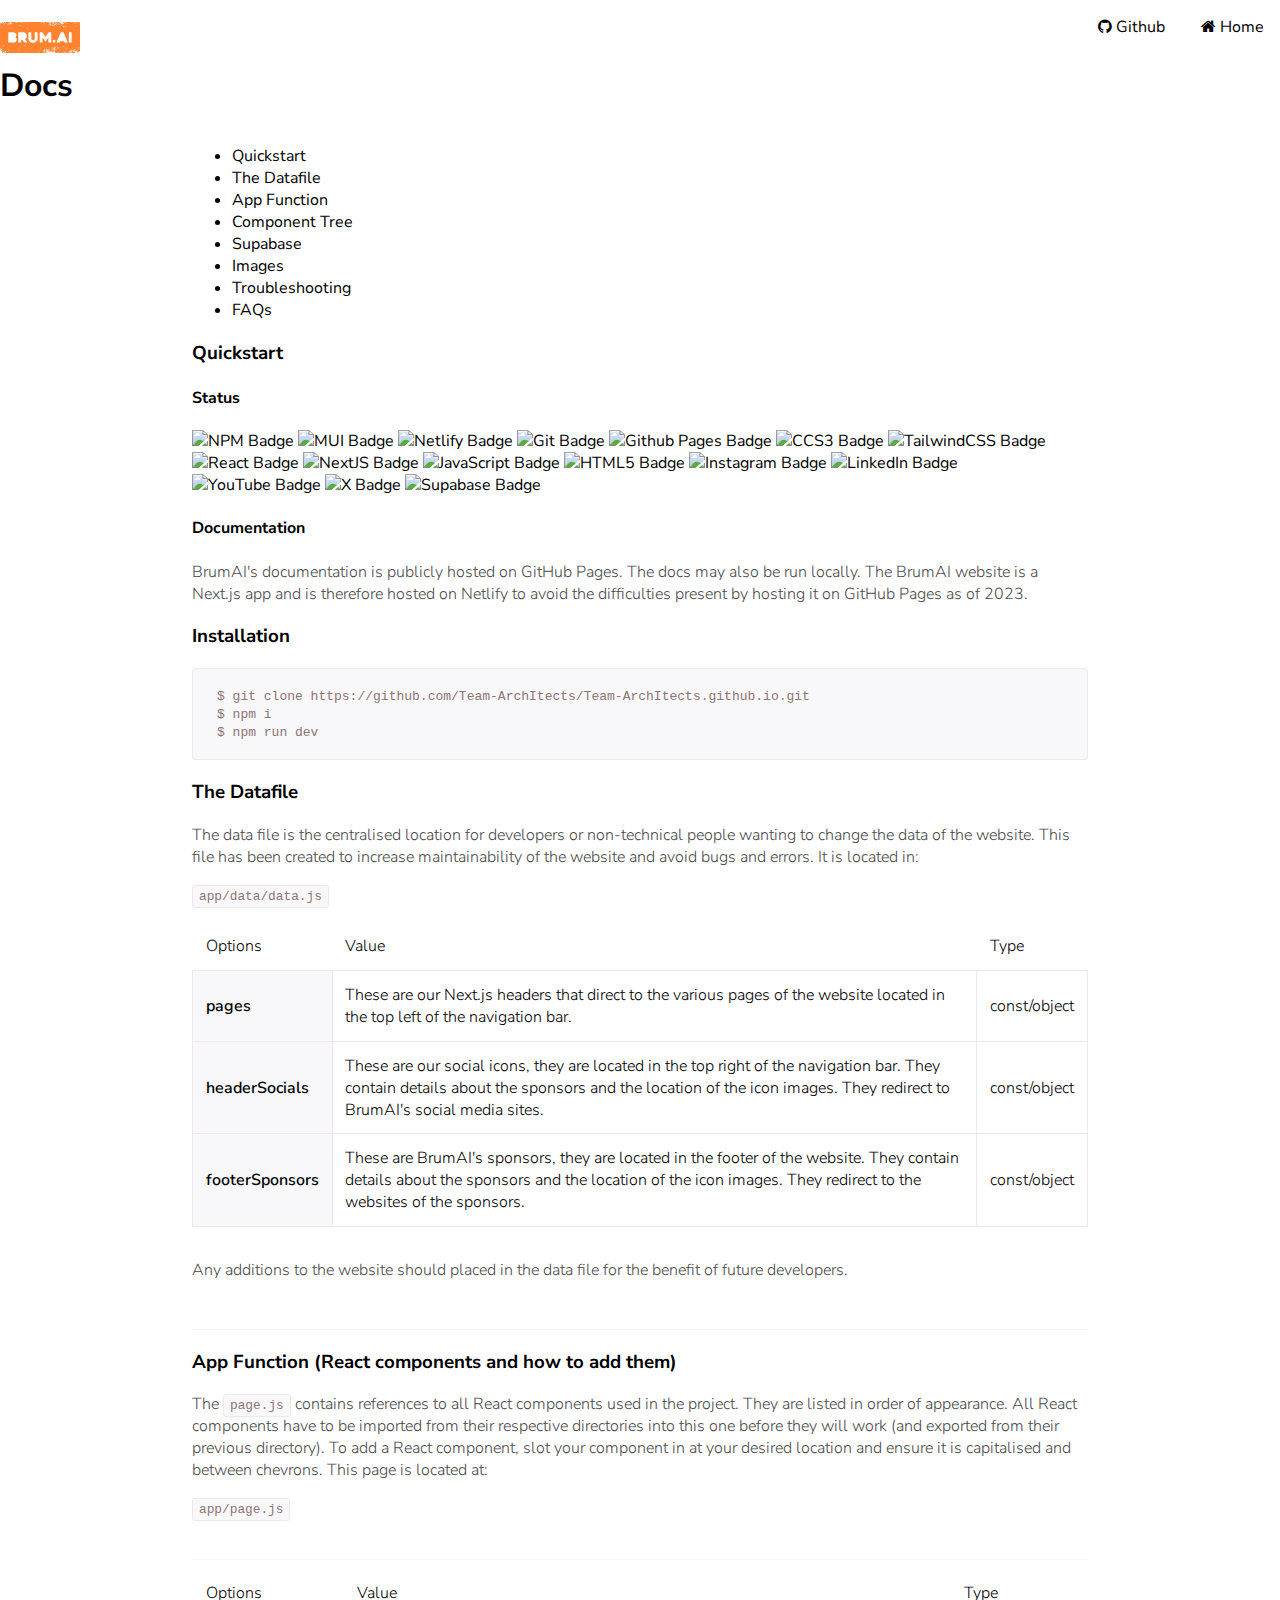
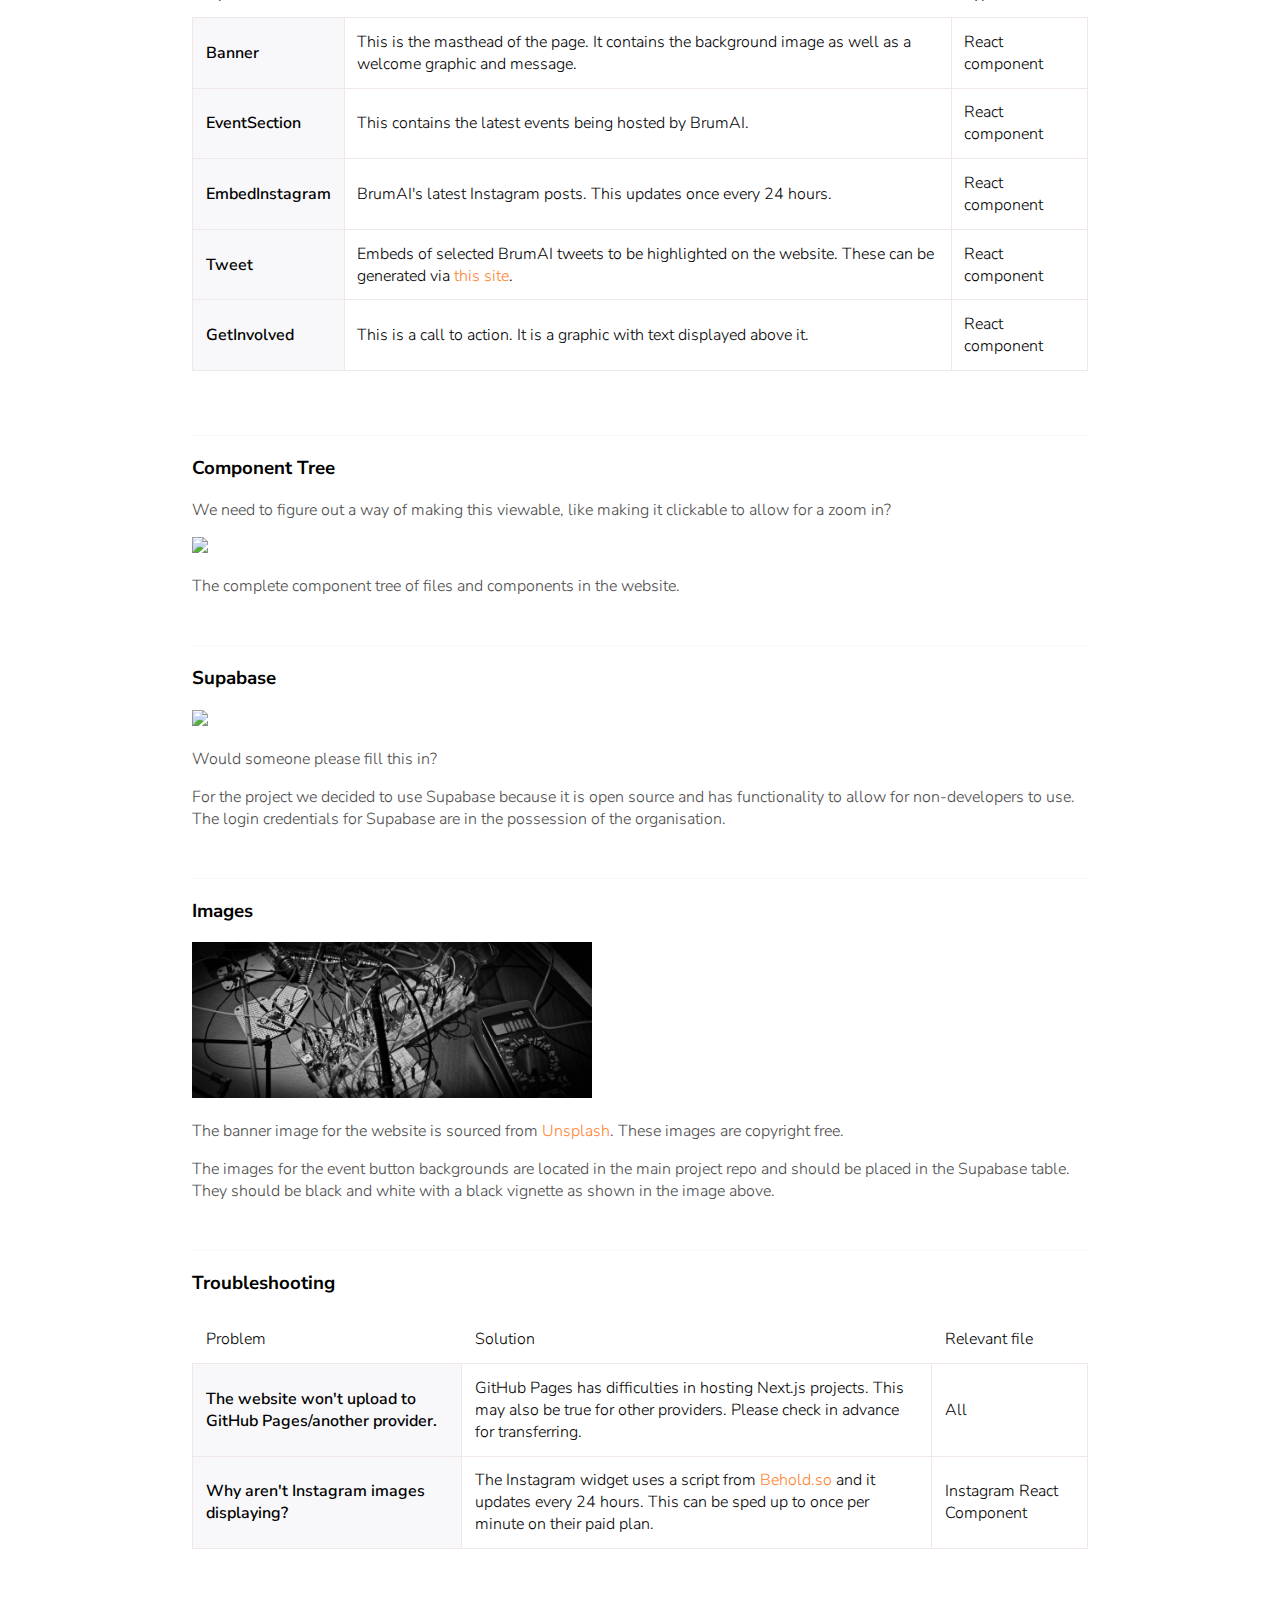
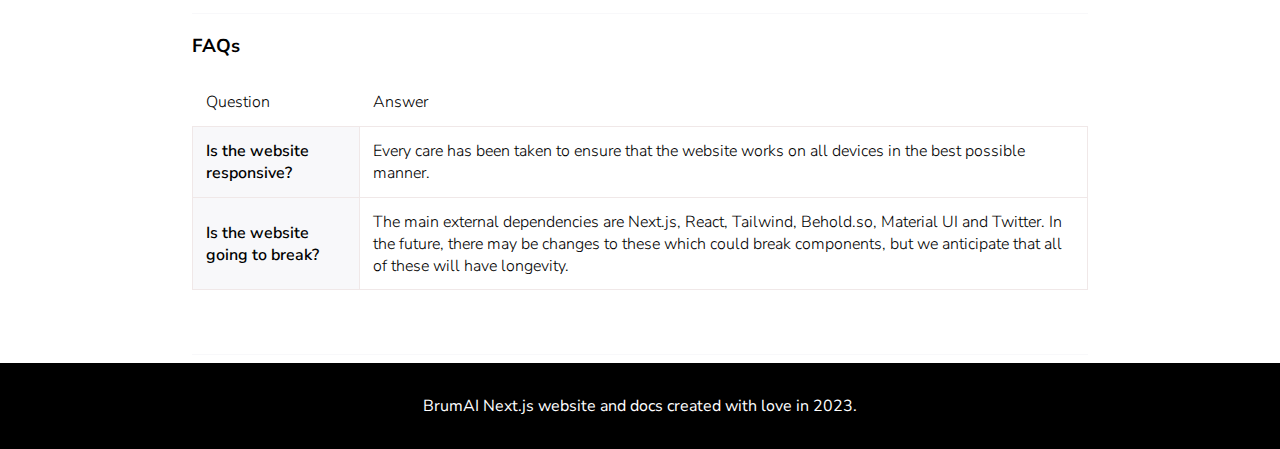
==== doc.html @ cd73fb36 "added: images section" ====
<!doctype html>
<html>
  <head>
    <title>BrumAI Docs</title>
    <link rel="icon" type="image/x-icon" href="assets/BRUMAI_LOGOS/PNG/COLOURED/BRUMAI_AQUA@2x.png">
    <meta charset="utf-8">
    <meta name="description" content="">
    <meta name="viewport" content="width=device-width, initial-scale=1">
    <link rel="stylesheet" href="https://cdnjs.cloudflare.com/ajax/libs/font-awesome/4.7.0/css/font-awesome.min.css">
    <link href="https://fonts.googleapis.com/css?family=Nunito+Sans:300,400,600,700,800,900" rel="stylesheet">
    <link rel="stylesheet" href="scribbler-global.css">
    <link rel="stylesheet" href="scribbler-doc.css">
    <link rel="author" href="humans.txt">
  </head>
  <body>
    <div class="doc__bg"></div>
    <nav class="header">
      <h1 class="logo"><img src="assets/BRUMAI_LOGOS/SVG/COLOURED/BRUMAI_MANDARIN.svg" width="80"> <span class="logo__thin">Docs</span></h1>
      <ul class="menu">
        <div class="menu__item toggle"><span></span></div>
        <li class="menu__item"><a href="https://github.com/Team-ArchItects/Team-ArchItects.github.io" class="link link--dark"><i class="fa fa-github"></i> Github</a></li>
        <li class="menu__item"><a href="index.html" class="link link--dark"><i class="fa fa-home"></i> Home</a></li>
      </ul>
    </nav>
    <div class="wrapper">
      <aside class="doc__nav">
        <ul>
          <li class="js-btn selected">Quickstart</li>
          <li class="js-btn">The Datafile</li>
          <li class="js-btn">App Function</li>
          <li class="js-btn">Component Tree</li>
          <li class="js-btn">Supabase</li>
          <li class="js-btn">Images</li>
          <li class="js-btn">Troubleshooting</li>
          <li class="js-btn">FAQs</li>
        </ul>
      </aside>

      <!-- ! QUICKSTART SECTION STARTS -->

      <article class="doc__content">
        <section class="js-section">
          <h3 class="section__title">Quickstart</h3>
          <h4>Status</h4>
          <div>
            <img src="https://img.shields.io/badge/NPM-%23CB3837.svg?style=for-the-badge&logo=npm&logoColor=white" alt="NPM Badge">
            <img src="https://img.shields.io/badge/MUI-%230081CB.svg?style=for-the-badge&logo=mui&logoColor=white" alt="MUI Badge">
            <img src="https://img.shields.io/badge/netlify-%23000000.svg?style=for-the-badge&logo=netlify&logoColor=#00C7B7" alt="Netlify Badge">
            <img src="https://img.shields.io/badge/git-%23F05033.svg?style=for-the-badge&logo=git&logoColor=white" alt="Git Badge">
            <img src="https://img.shields.io/badge/github%20pages-121013?style=for-the-badge&logo=github&logoColor=white" alt="Github Pages Badge">
            <img src="https://img.shields.io/badge/css3-%231572B6.svg?style=for-the-badge&logo=css3&logoColor=white" alt="CCS3 Badge">
            <img src="https://img.shields.io/badge/tailwindcss-%2338B2AC.svg?style=for-the-badge&logo=tailwind-css&logoColor=white" alt="TailwindCSS Badge">
            <img src="https://img.shields.io/badge/react-%2320232a.svg?style=for-the-badge&logo=react&logoColor=%2361DAFB" alt="React Badge">
            <img src="https://img.shields.io/badge/Next-black?style=for-the-badge&logo=next.js&logoColor=white" alt="NextJS Badge">
            <img src="https://img.shields.io/badge/javascript-%23323330.svg?style=for-the-badge&logo=javascript&logoColor=%23F7DF1E" alt="JavaScript Badge">
            <img src="https://img.shields.io/badge/html5-%23E34F26.svg?style=for-the-badge&logo=html5&logoColor=white" alt="HTML5 Badge">
            <img src="https://img.shields.io/badge/Instagram-%23E4405F.svg?style=for-the-badge&logo=Instagram&logoColor=white" alt="Instagram Badge">
            <img src="https://img.shields.io/badge/linkedin-%230077B5.svg?style=for-the-badge&logo=linkedin&logoColor=white" alt="LinkedIn Badge">
            <img src="https://img.shields.io/badge/YouTube-%23FF0000.svg?style=for-the-badge&logo=YouTube&logoColor=white" alt="YouTube Badge">
            <img src="https://img.shields.io/badge/Twitter-%231DA1F2.svg?style=for-the-badge&logo=Twitter&logoColor=white" alt="X Badge">
            <img src="https://img.shields.io/badge/Supabase-3ECF8E?style=for-the-badge&logo=supabase&logoColor=white" alt="Supabase Badge">
          </div>
          <h4>Documentation</h4>
          <p>BrumAI's documentation is publicly hosted on GitHub Pages. The docs may also be run locally. The BrumAI website is a Next.js app and is therefore hosted on Netlify to avoid the difficulties present by hosting it on GitHub Pages as of 2023.</p>
          <h3 class="section__title">Installation</h3>
          <div class="code__block code__block--notabs">
            <pre class="code code--block">
              <code>
                $ git clone https://github.com/Team-ArchItects/Team-ArchItects.github.io.git
                $ npm i
                $ npm run dev
              </code>
            </pre>
          </div>
        </section>

        <!-- ! QUICKSTART SECTION ENDS -->
        <!-- ! DATAFILE SECTION STARTS -->

        <section class="js-section">
          <h3 class="section__title">The Datafile</h3>
          <p>The data file is the centralised location for developers or non-technical people wanting to change the data of the website.
            This file has been created to increase maintainability of the website and avoid bugs and errors.

            It is located in:</p>

            <span class="code code--inline">app/data/data.js</span>

          </p>
          <table id="datafile">
            <tr>
              <th>Options</th>
              <th>Value</th>
              <th>Type</th>
            </tr>
            <tr>
              <td>pages</td>
              <td>These are our Next.js headers that direct to the various pages of the website located in the top left of the navigation bar.</td>
              <td>const/object</td>
            </tr>
            <tr>
              <td>headerSocials</td>
              <td>These are our social icons, they are located in the top right of the navigation bar. They contain details about the sponsors and the location of the icon images. They redirect to BrumAI's social media sites.</td>
              <td>const/object</td>
            </tr>
            <tr>
              <td>footerSponsors</td>
              <td>These are BrumAI's sponsors, they are located in the footer of the website. They contain details about the sponsors and the location of the icon images. They redirect to the websites of the sponsors.</td>
              <td>const/object</td>
            </tr>
          </table>
          <p>Any additions to the website should placed in the data file for the benefit of future developers.</p>
          <hr />
        </section>

        <!-- ! DATAFILE SECTION ENDS -->
        <!-- ! APP FUNCTION SECTION STARTS -->

        <section class="js-section">
          <h3 class="section__title">App Function (React components and how to add them)</h3>
          <p>The <span class="code code--inline">page.js</span> contains references to all React components used in the project. They are listed in order of appearance. All React components have to be imported from their respective directories into this one before they will work (and exported from their previous directory). To add a React component, slot your component in at your desired location and ensure it is capitalised and between chevrons. This page is located at:</p>
          <span class="code code--inline">app/page.js</span>
          <hr />
          <table id="reactcomponents">
            <tr>
              <th>Options</th>
              <th>Value</th>
              <th>Type</th>
            </tr>
            <tr>
              <td>Banner</td>
              <td>This is the masthead of the page. It contains the background image as well as a welcome graphic and message.</td>
              <td>React component</td>
            </tr>
            <tr>
              <td>EventSection</td>
              <td>This contains the latest events being hosted by BrumAI.</td>
              <td>React component</td>
            </tr>
            <tr>
              <td>EmbedInstagram</td>
              <td>BrumAI's latest Instagram posts. This updates once every 24 hours.</td>
              <td>React component</td>
            </tr>
            <tr>
              <td>Tweet</td>
              <td>Embeds of selected BrumAI tweets to be highlighted on the website. These can be generated via <a href="https://publish.twitter.com" class="link--light">this site</a>.</td>
              <td>React component</td>
            </tr>
            <tr>
              <td>GetInvolved</td>
              <td>This is a call to action. It is a graphic with text displayed above it.</td>
              <td>React component</td>
            </tr>
          </table>
          <hr />
        </section>

        <!-- ! APP FUNCTION SECTION ENDS -->
        <!-- ! COMPONENT TREE SECTION STARTS -->

        <section class="js-section">
          <h3 class="section__title">Component Tree</h3>
          <p>We need to figure out a way of making this viewable, like making it clickable to allow for a zoom in?</p>
          <img src="assets/component_tree.png" width="500px" class="center">
          <br>
          <p>The complete component tree of files and components in the website.</p>
          <hr />
        </section>

        <!-- ! COMPONENT TREE SECTION ENDS -->
        <!-- ! SUPABASE SECTION STARTS -->

        <section class="js-section">
          <h3 class="section__title">Supabase</h3>
          <img src="assets/supabase/supabase-logo-wordmark--light.png" class="center" width="150px">
          <p>Would someone please fill this in?</p>
          <p>For the project we decided to use Supabase because it is open source and has functionality to allow for non-developers to use. The login credentials for Supabase are in the possession of the organisation.</p>
          <hr />
        </section>

        <!-- ! SUPABASE SECTION ENDS -->
        <!-- ! IMAGES SECTION STARTS -->

        </section>
        <section class="js-section">
          <h3 class="section__title">Images</h3>
          <img src="assets/electronics_blackandwhite.png" class="center" width="400px">
          <br>
          <p>The banner image for the website is sourced from <a href="https://unsplash.com/" class="link--light">Unsplash</a>. These images are copyright free.</p>
          <p>The images for the event button backgrounds are located in the main project repo and should be placed in the Supabase table. They should be black and white with a black vignette as shown in the image above.</p>
          <hr />
        </section>

        <!-- ! IMAGES SECTION ENDS -->
        <!-- ! TROUBLESHOOTING SECTION STARTS -->

        <section class="js-section">
        <section class="js-section">
          <h3 class="section__title">Troubleshooting</h3>
          <table id="troubleshooting">
            <tr>
              <th>Problem</th>
              <th>Solution</th>
              <th>Relevant file</th>
            </tr>
            <tr>
              <td>The website won't upload to GitHub Pages/another provider.</td>
              <td>GitHub Pages has difficulties in hosting Next.js projects. This may also be true for other providers. Please check in advance for transferring.</td>
              <td>All</td>
            </tr>
            <tr>
              <td>Why aren't Instagram images displaying?</td>
              <td>The Instagram widget uses a script from <a href="https://behold.so" class="link--light">Behold.so</a> and it updates every 24 hours. This can be sped up to once per minute on their paid plan.</td>
              <td>Instagram React Component</td>
            </tr>
          </table>
          <hr />
        </section>

        <!-- ! TROUBLESHOOTING SECTION ENDS -->
        <!-- ! FAQs SECTION STARTS -->

        <section class="js-section">
          <h3 class="section__title">FAQs</h3>
          <table id="datafile">
            <tr>
              <th>Question</th>
              <th>Answer</th>
            </tr>
            <tr>
              <td>Is the website responsive?</td>
              <td>Every care has been taken to ensure that the website works on all devices in the best possible manner.</td>
            </tr>
            <tr>
              <td>Is the website going to break?</td>
              <td>The main external dependencies are Next.js, React, Tailwind, Behold.so, Material UI and Twitter. In the future, there may be changes to these which could break components, but we anticipate that all of these will have longevity.</td>
            </tr>
          </table>
          <hr />
        </section>

        <!-- ! FAQs SECTION ENDS -->
        <!-- ! FOOTER SECTION STARTS -->

</div>

    <footer class="footer">BrumAI Next.js website and docs created with love in 2023.</footer>
    <script src="https://cdnjs.cloudflare.com/ajax/libs/highlight.js/9.12.0/highlight.min.js"></script>
    <script>hljs.initHighlightingOnLoad();</script>
    <script src="scribbler.js"></script>

    <!-- ! FOOTER SECTION ENDS -->

  </body>
</html>
---- scribbler-global.css ----
/* css variables*/
:root {
  --primary-color: #000000;
  --primary-color-light: #8E7474;
  --accent-color: #FF822E;
  --accent-color-light: #00CCCC;
  --accent-color-dark: #E708FF;
  --white-color: #FAFBFC;
  --light-gray-color: #C6CBD1;
  --medium-gray-color: #959DA5;
  --dark-gray-color: #444D56; 
  --bg-color: #F8F8FA;
  --code-bg-color: #F0E8E8;
}

/* normalized */
html, body {
  padding: 0;
  margin: 0;
  font-family: 'Nunito Sans', sans-serif;
  background-color: white;
}

p {
  font-weight: 300;
  color: #4A4A4A;
}

a, a:hover {
  text-decoration: none;
  color: var(--primary-color);
}

hr {
  padding: 1rem 0;
  border: 0;
  border-bottom: 1px solid var(--bg-color);
}

* {
  box-sizing: border-box;
}

/* global components */

/* typography */
.section__title {
  color: var(--primary-color);
}

/* tabs */
.tab__container {
  position: relative;
}

.tab__container > ul {
  position: absolute;
  list-style: none;
  margin: 0;
  right: 1rem;
  top: -2rem;
  padding-left: 0;
}

.tab__container .code {
  white-space: normal;
  padding: 1rem 1.5rem;
}

.tab {
  display: inline-block;
  padding: 0.3rem 0.5rem;
  font-weight: 200;
  cursor: pointer;
}

.tab.active {
  border-bottom: 1px solid var(--primary-color);
  font-weight: 700;
  display: inline-block;
}

.tab__pane {
  display: none;
}

.tab__pane.active {
  display: block;
}

/* code */
.code {
  border-radius: 3px;
  font-family: Space Mono, SFMono-Regular, Menlo,Monaco, Consolas, Liberation Mono, Courier New, monospace;
  background: var(--bg-color);
  border: 1px solid var(--code-bg-color);
  color: var(--primary-color-light);
}

.code--block {
  white-space: pre-line;
  padding: 0 1.5rem;
}

.code--inline {
  padding: 3px 6px;
  font-size: 80%;
}

/* buttons */
.button--primary {
  padding: 10px 22px;
  background-color: var(--accent-color);
  color: white;
  position: relative;
  text-decoration: none;
  border: 0;
  transition: all .3s ease-out;
}

.button--primary:after {
  position: absolute;
  content: "";
  width: 1rem;
  height: 1rem;
  background-color: var(--accent-color-light);
  right: -0.4rem;
  top: -0.4rem;
  transition: all 0.3s ease-out;
}

.button--primary:hover {
  text-shadow: 0px 1px 1px var(--accent-color-dark);
  color: white;
  transform: translate3D(0, -3px, 0);
}

.button--primary:hover::after {
  transform: rotate(90deg);
}

.button--secondary {
  padding: 10px 22px;
  border: 2px solid var(--primary-color);
  transition: all 0.5s ease-out;
}

.button--secondary:hover {
  border-color: var(--accent-color);
  color: var(--accent-color);
}

/* links */
.link {
  text-decoration: none;
  transition: all 0.3s ease-out;
}

.link:hover {
  color: var(--accent-color);
}

.link--dark {
  color: var(--primary-color);
}

.link--light {
  color: var(--accent-color);
}

/* menu */
nav {
  display: grid;
  grid-template-columns: 70px auto;
}

.menu {
  margin: 0;
  text-align: right;
  overflow: hidden;
  list-style: none;
}

.toggle {
  display: none;
  position: relative;
}

.toggle span,
.toggle span:before,
.toggle span:after {
  content: '';
  position: absolute;
  height: 2px;
  width: 18px;
  border-radius: 2px;
  background: var(--primary-color);
  display: block;
  cursor: pointer;
  transition: all 0.3s ease-in-out;
  right: 0;
}

.toggle span:before {
  top: -6px;
}

.toggle span:after {
  bottom: -6px;
}

.toggle.open span{
  background-color: transparent;
}

.toggle.open span:before,
.toggle.open span:after {
  top: 0;
}

.toggle.open span:before {
  transform: rotate(45deg);
}

.toggle.open span:after {
  transform: rotate(-45deg);
}

.menu__item {
  padding: 1rem;
  display: inline-block;
}

.menu__item.toggle {
  display: none;
}

/* table */
table {
  border-collapse: collapse;
  width: 100%;
  transition: color .3s ease-out;
  margin-bottom: 2rem;
}

table td, table th {
  border: 1px solid var(--code-bg-color);
  padding: 0.8rem;
  font-weight: 300;
}

table th {
  text-align: left;
  background-color: white;
  border-color: white;
  border-bottom-color: var(--code-bg-color);
}

table td:first-child {
  background-color: var(--bg-color);
  font-weight: 600;
}

@media screen and (max-width: 600px) {
  nav {
    grid-template-columns: 70px auto;
  }

  .menu__item{
    display: none;
  }

  .menu__item.toggle {
    display: inline-block;
  }

  .menu {
    text-align: right;
    padding: 0.5rem 1rem;
  }

  .toggle {
    display: block;
  }

  .menu.responsive .menu__item:not(:first-child) {
    display: block;
    padding: 0 0 0.5rem 0;
  }
}

/* layout */
.wrapper {
  margin: 0 auto;
  width: 70%;
}

.footer {
  text-align: center;
  background-color: var(--primary-color);
  padding: 2rem;
  color: white;
}

@keyframes fadeUp {
  0% {
    opacity: 0;
    transform: translate3d(0,30px,0);
  }
  100% {
    transform: translate3d(0,0,0);
  }
}
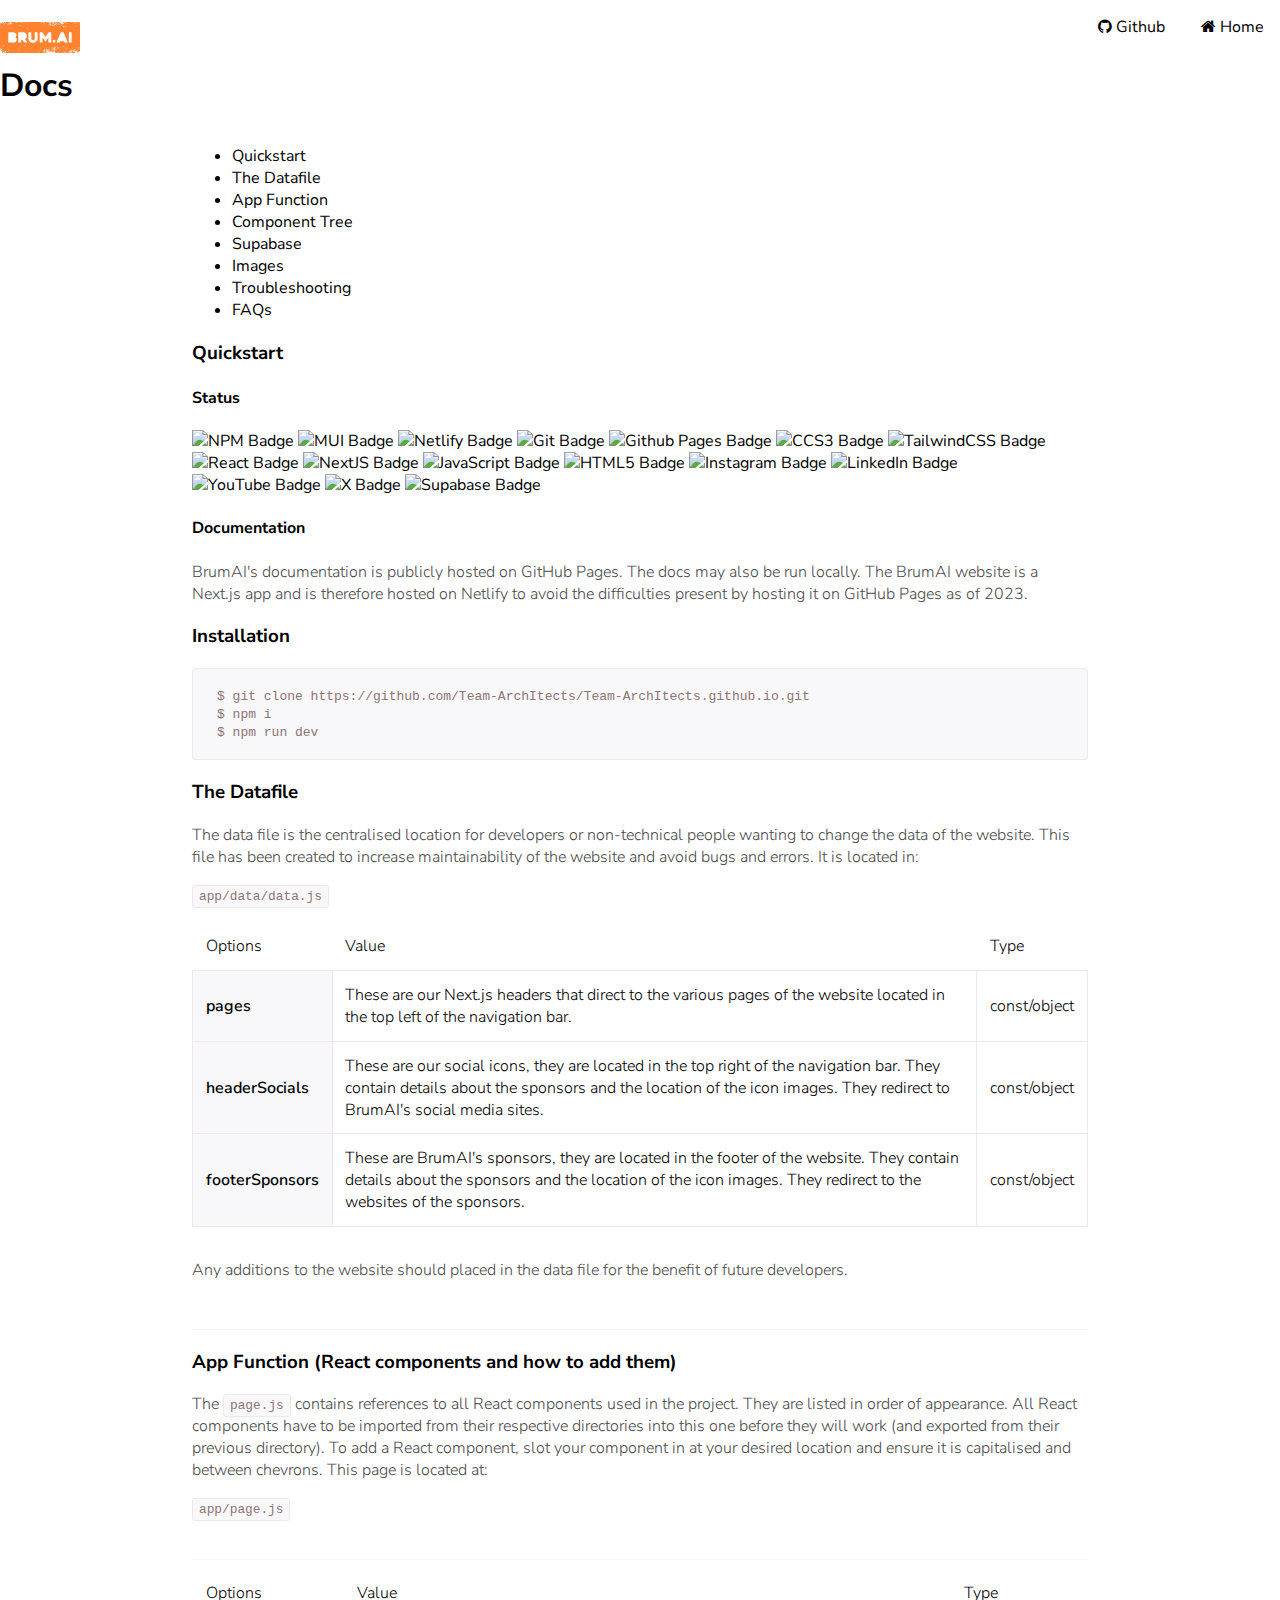
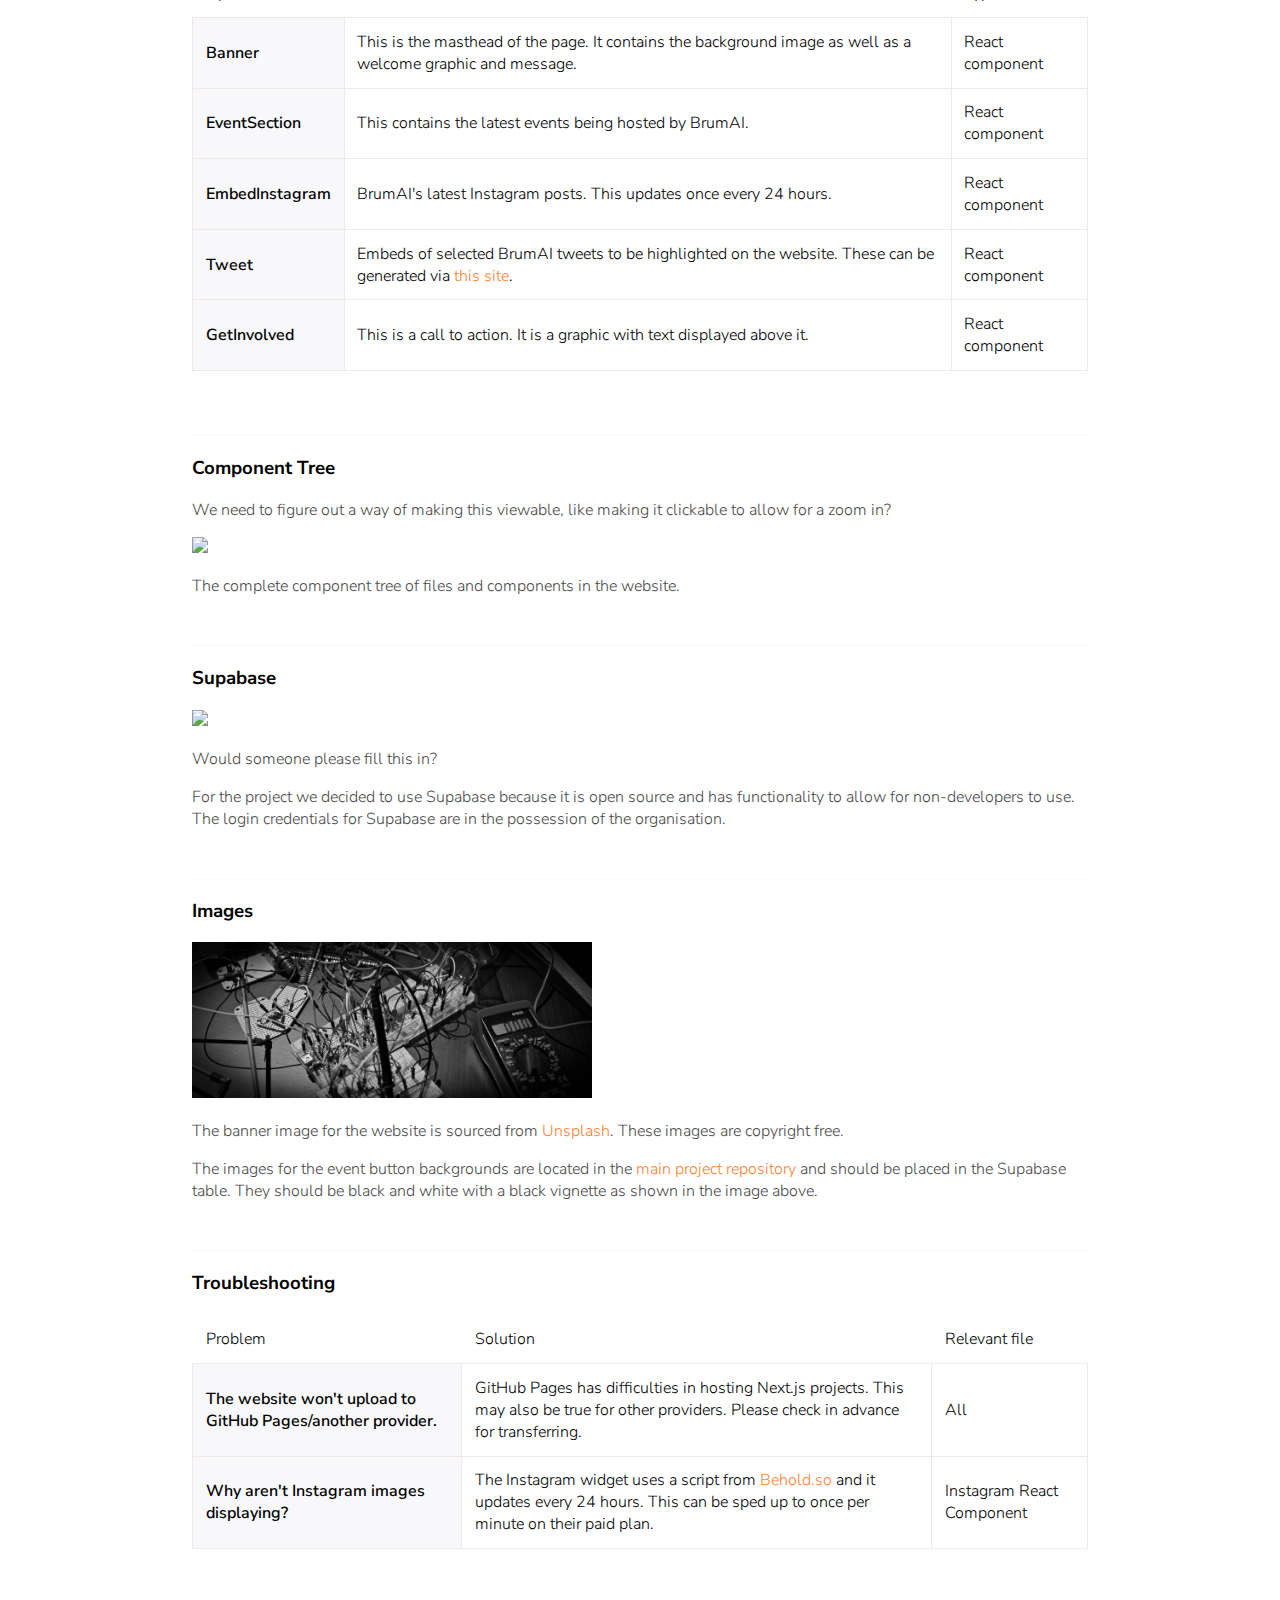
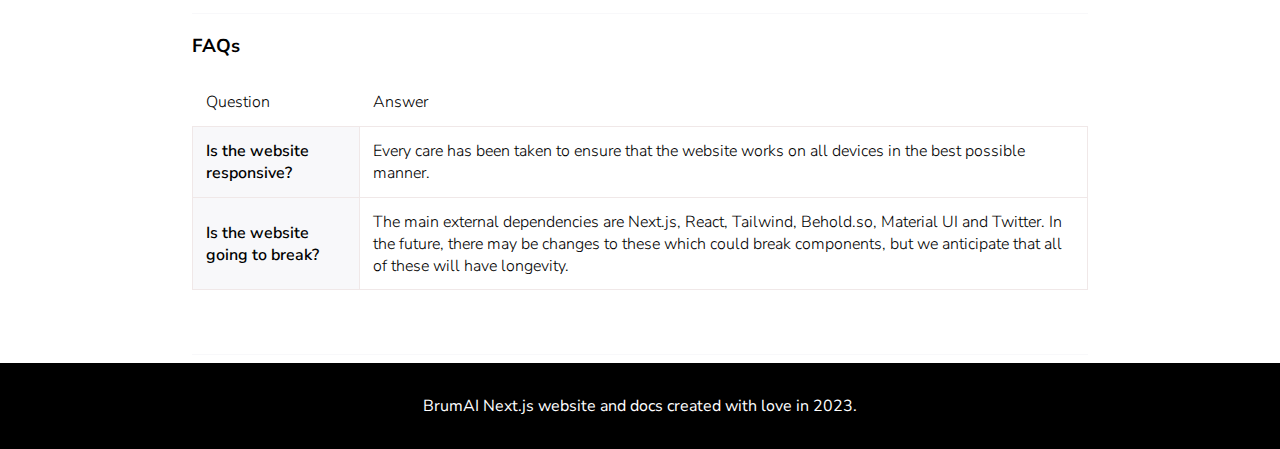
==== commit 6bdde595: "added: main project repository link" ====
--- a/doc.html
+++ b/doc.html
@@ -188,7 +188,7 @@
           <img src="assets/electronics_blackandwhite.png" class="center" width="400px">
           <br>
           <p>The banner image for the website is sourced from <a href="https://unsplash.com/" class="link--light">Unsplash</a>. These images are copyright free.</p>
-          <p>The images for the event button backgrounds are located in the main project repo and should be placed in the Supabase table. They should be black and white with a black vignette as shown in the image above.</p>
+          <p>The images for the event button backgrounds are located in the <a href="https://github.com/Team-ArchItects/brum_ai_website/tree/main/public/assets" class="link--light">main project repository</a> and should be placed in the Supabase table. They should be black and white with a black vignette as shown in the image above.</p>
           <hr />
         </section>
 
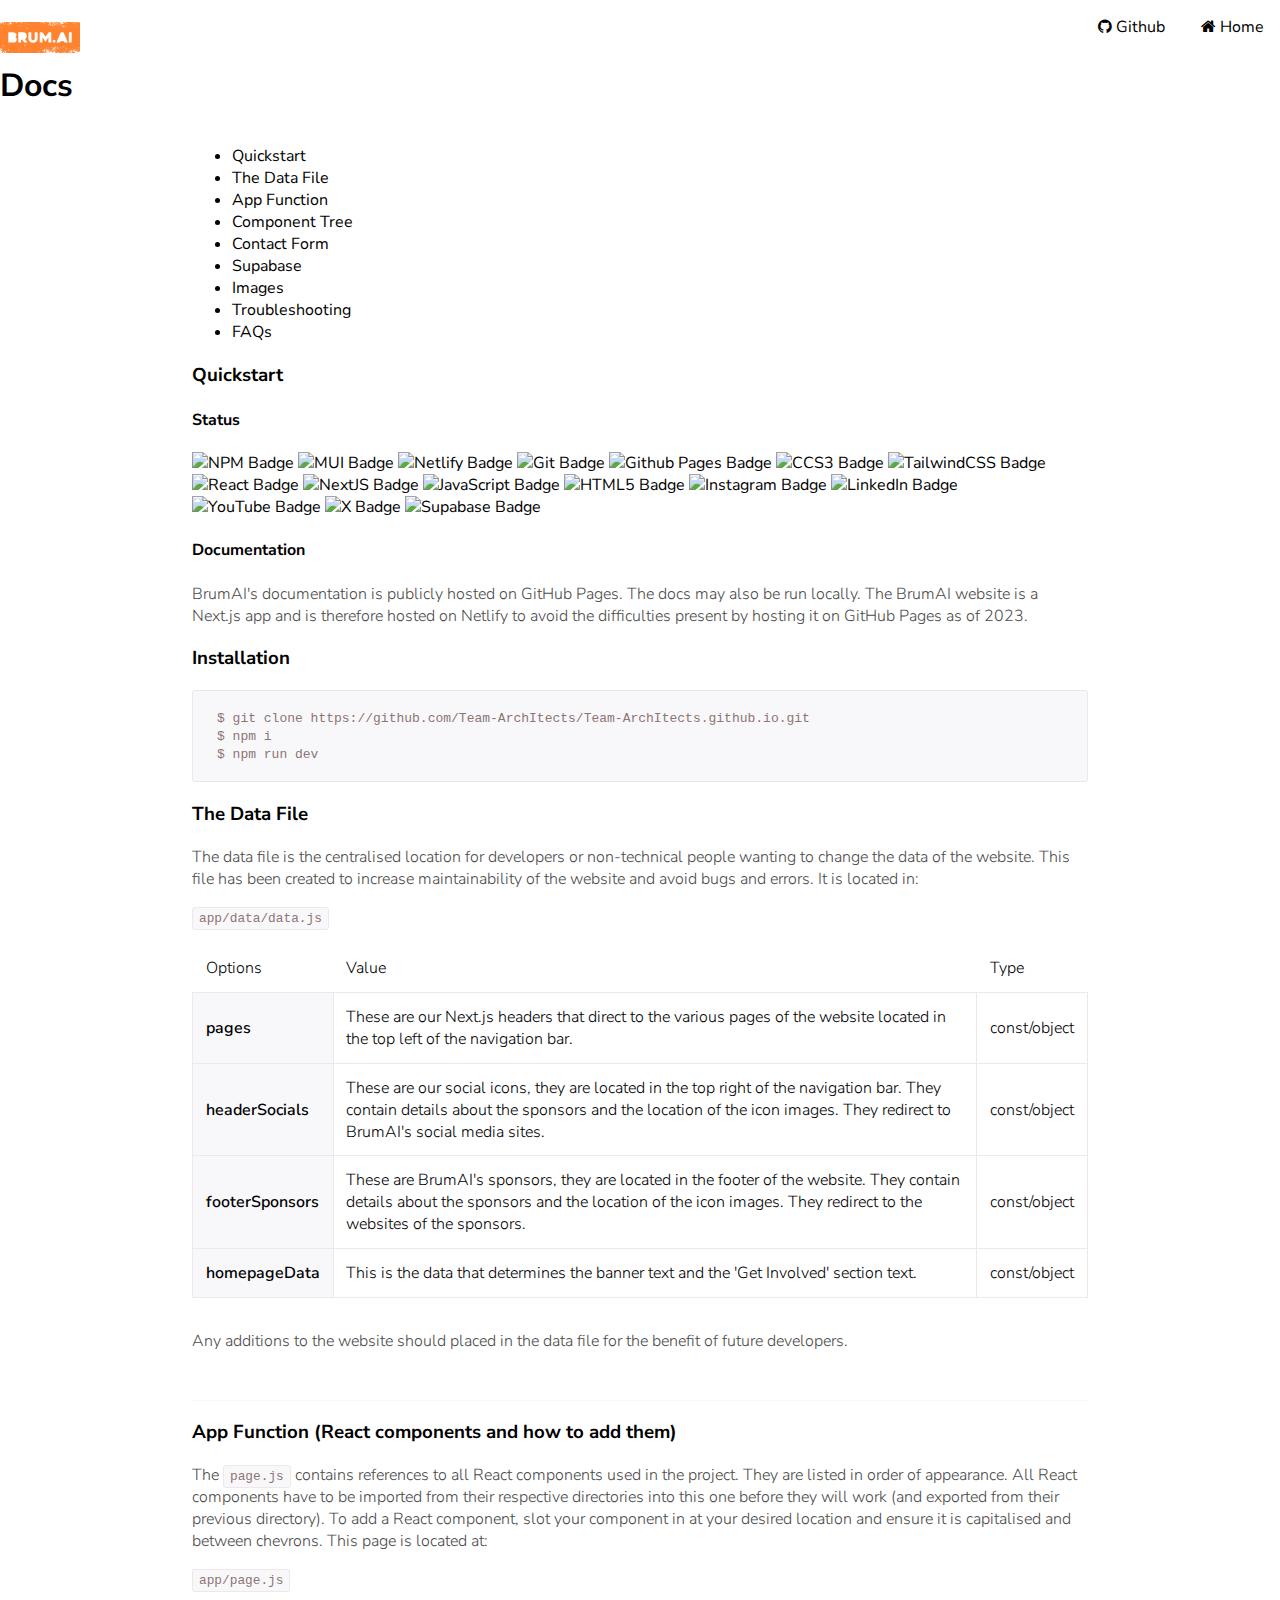
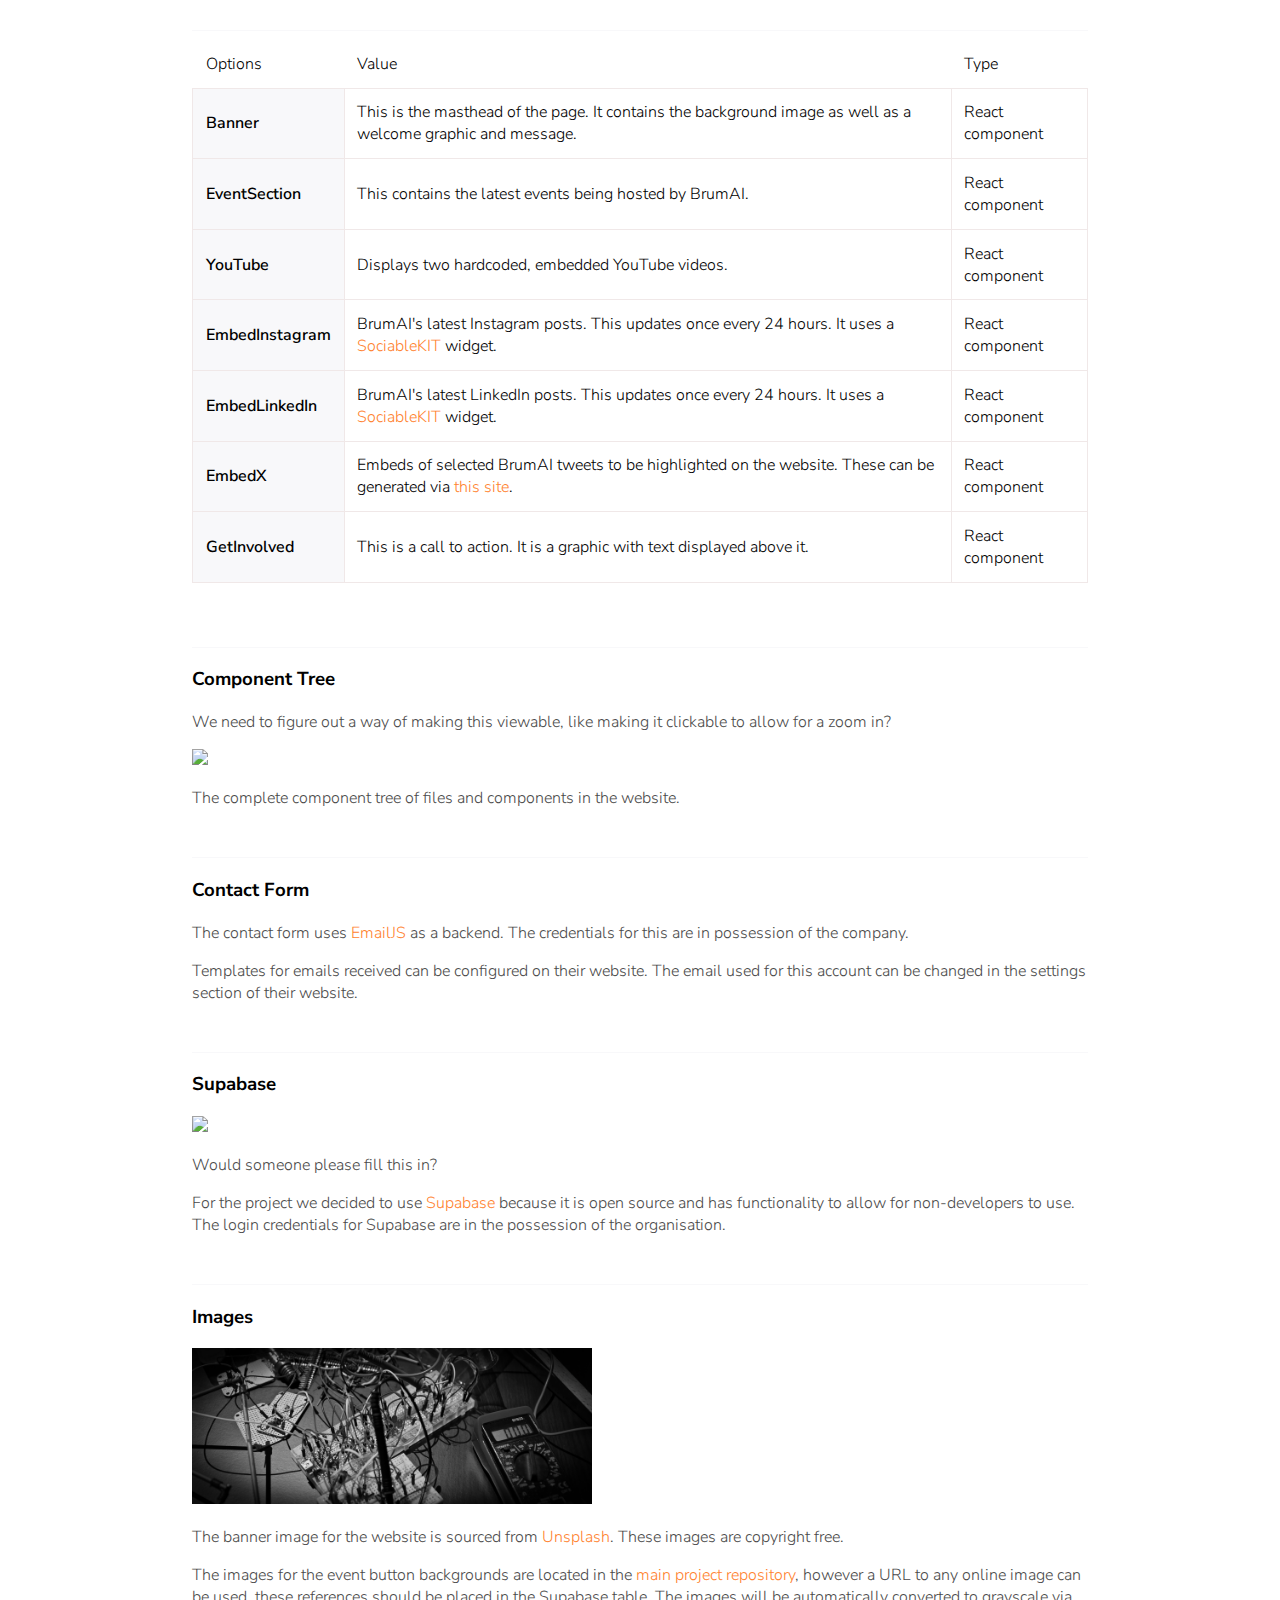
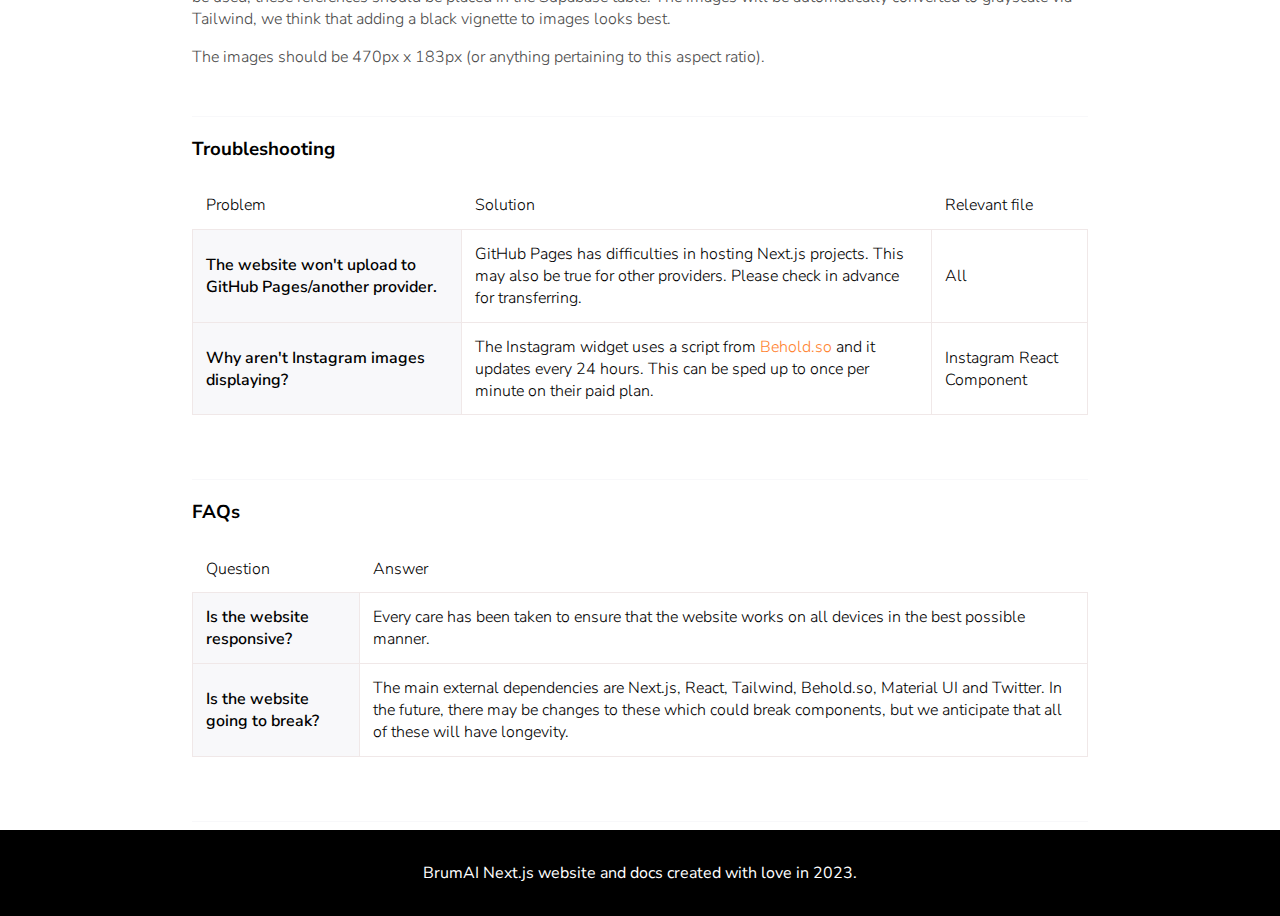
==== commit 10766baa: "added: contact form section, supabase link | modified: data file section, app function section" ====
--- a/doc.html
+++ b/doc.html
@@ -26,9 +26,10 @@
       <aside class="doc__nav">
         <ul>
           <li class="js-btn selected">Quickstart</li>
-          <li class="js-btn">The Datafile</li>
+          <li class="js-btn">The Data File</li>
           <li class="js-btn">App Function</li>
           <li class="js-btn">Component Tree</li>
+          <li class="js-btn">Contact Form</li>
           <li class="js-btn">Supabase</li>
           <li class="js-btn">Images</li>
           <li class="js-btn">Troubleshooting</li>
@@ -78,7 +79,7 @@
         <!-- ! DATAFILE SECTION STARTS -->
 
         <section class="js-section">
-          <h3 class="section__title">The Datafile</h3>
+          <h3 class="section__title">The Data File</h3>
           <p>The data file is the centralised location for developers or non-technical people wanting to change the data of the website.
             This file has been created to increase maintainability of the website and avoid bugs and errors.
 
@@ -108,6 +109,10 @@
               <td>These are BrumAI's sponsors, they are located in the footer of the website. They contain details about the sponsors and the location of the icon images. They redirect to the websites of the sponsors.</td>
               <td>const/object</td>
             </tr>
+            <td>homepageData</td>
+            <td>This is the data that determines the banner text and the 'Get Involved' section text.</td>
+            <td>const/object</td>
+          </tr>
           </table>
           <p>Any additions to the website should placed in the data file for the benefit of future developers.</p>
           <hr />
@@ -138,12 +143,22 @@
               <td>React component</td>
             </tr>
             <tr>
+              <td>YouTube</td>
+              <td>Displays two hardcoded, embedded YouTube videos.</td>
+              <td>React component</td>
+            </tr>
+            <tr>
               <td>EmbedInstagram</td>
-              <td>BrumAI's latest Instagram posts. This updates once every 24 hours.</td>
-              <td>React component</td>
-            </tr>
-            <tr>
-              <td>Tweet</td>
+              <td>BrumAI's latest Instagram posts. This updates once every 24 hours. It uses a <a href="https://www.sociablekit.com/" class="link--light">SociableKIT</a> widget.</td>
+              <td>React component</td>
+            </tr>
+            <tr>
+              <td>EmbedLinkedIn</td>
+              <td>BrumAI's latest LinkedIn posts. This updates once every 24 hours. It uses a <a href="https://www.sociablekit.com/" class="link--light">SociableKIT</a> widget.</td>
+              <td>React component</td>
+            </tr>
+            <tr>
+              <td>EmbedX</td>
               <td>Embeds of selected BrumAI tweets to be highlighted on the website. These can be generated via <a href="https://publish.twitter.com" class="link--light">this site</a>.</td>
               <td>React component</td>
             </tr>
@@ -169,13 +184,23 @@
         </section>
 
         <!-- ! COMPONENT TREE SECTION ENDS -->
+        <!-- ! CONTACT FORM SECTION STARTS -->
+
+        <section class="js-section">
+          <h3 class="section__title">Contact Form</h3>
+          <p>The contact form uses <a href="https://www.emailjs.com/" class="link--light">EmailJS</a> as a backend. The credentials for this are in possession of the company.</p>
+          <p>Templates for emails received can be configured on their website. The email used for this account can be changed in the settings section of their website.</p>
+          <hr />
+        </section>
+
+        <!-- ! CONTACT FORM SECTION ENDS -->
         <!-- ! SUPABASE SECTION STARTS -->
 
         <section class="js-section">
           <h3 class="section__title">Supabase</h3>
           <img src="assets/supabase/supabase-logo-wordmark--light.png" class="center" width="150px">
           <p>Would someone please fill this in?</p>
-          <p>For the project we decided to use Supabase because it is open source and has functionality to allow for non-developers to use. The login credentials for Supabase are in the possession of the organisation.</p>
+          <p>For the project we decided to use <a href="https://www.supabase.com/" class="link--light">Supabase</a> because it is open source and has functionality to allow for non-developers to use. The login credentials for Supabase are in the possession of the organisation.</p>
           <hr />
         </section>
 
@@ -188,7 +213,8 @@
           <img src="assets/electronics_blackandwhite.png" class="center" width="400px">
           <br>
           <p>The banner image for the website is sourced from <a href="https://unsplash.com/" class="link--light">Unsplash</a>. These images are copyright free.</p>
-          <p>The images for the event button backgrounds are located in the <a href="https://github.com/Team-ArchItects/brum_ai_website/tree/main/public/assets" class="link--light">main project repository</a> and should be placed in the Supabase table. They should be black and white with a black vignette as shown in the image above.</p>
+          <p>The images for the event button backgrounds are located in the <a href="https://github.com/Team-ArchItects/brum_ai_website/tree/main/public/assets" class="link--light">main project repository</a>, however a URL to any online image can be used, these references should be placed in the Supabase table. The images will be automatically converted to grayscale via Tailwind, we think that adding a black vignette to images looks best.</p>
+          <p>The images should be 470px x 183px (or anything pertaining to this aspect ratio).</p>
           <hr />
         </section>
 
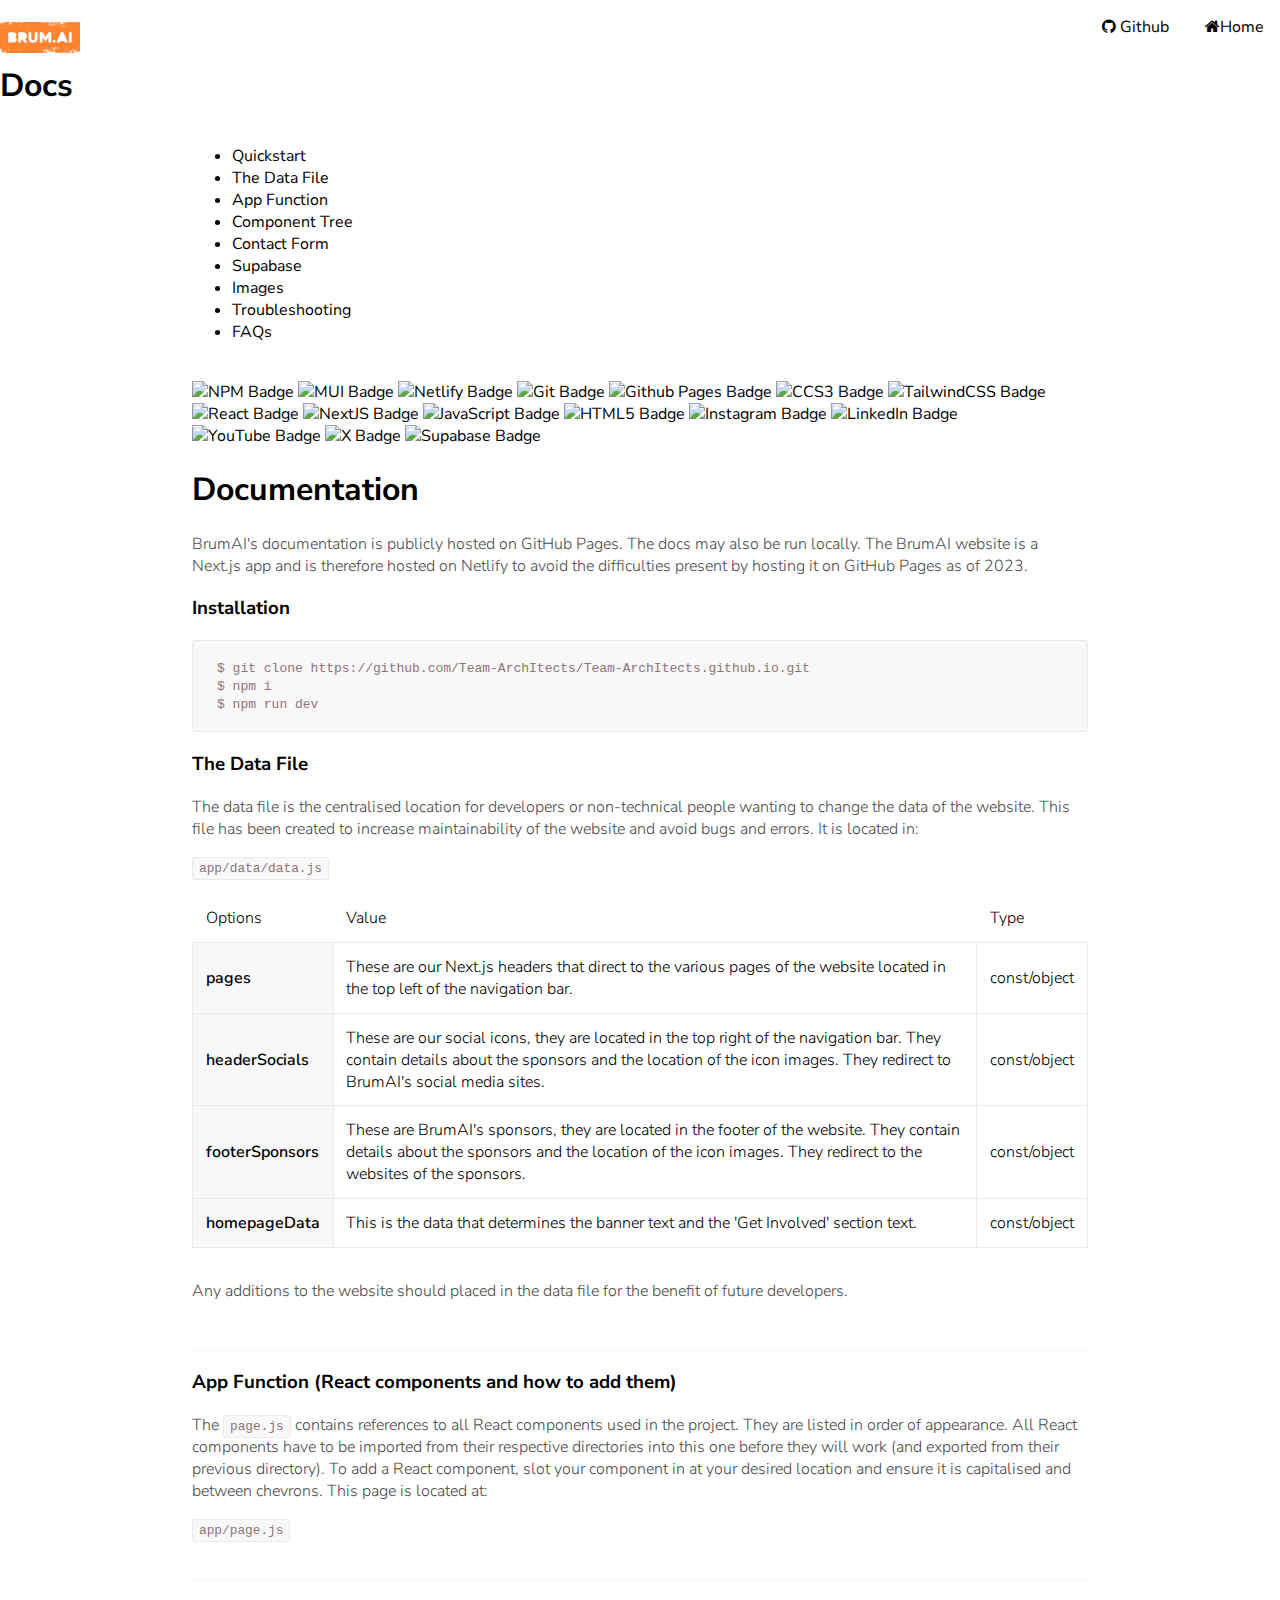
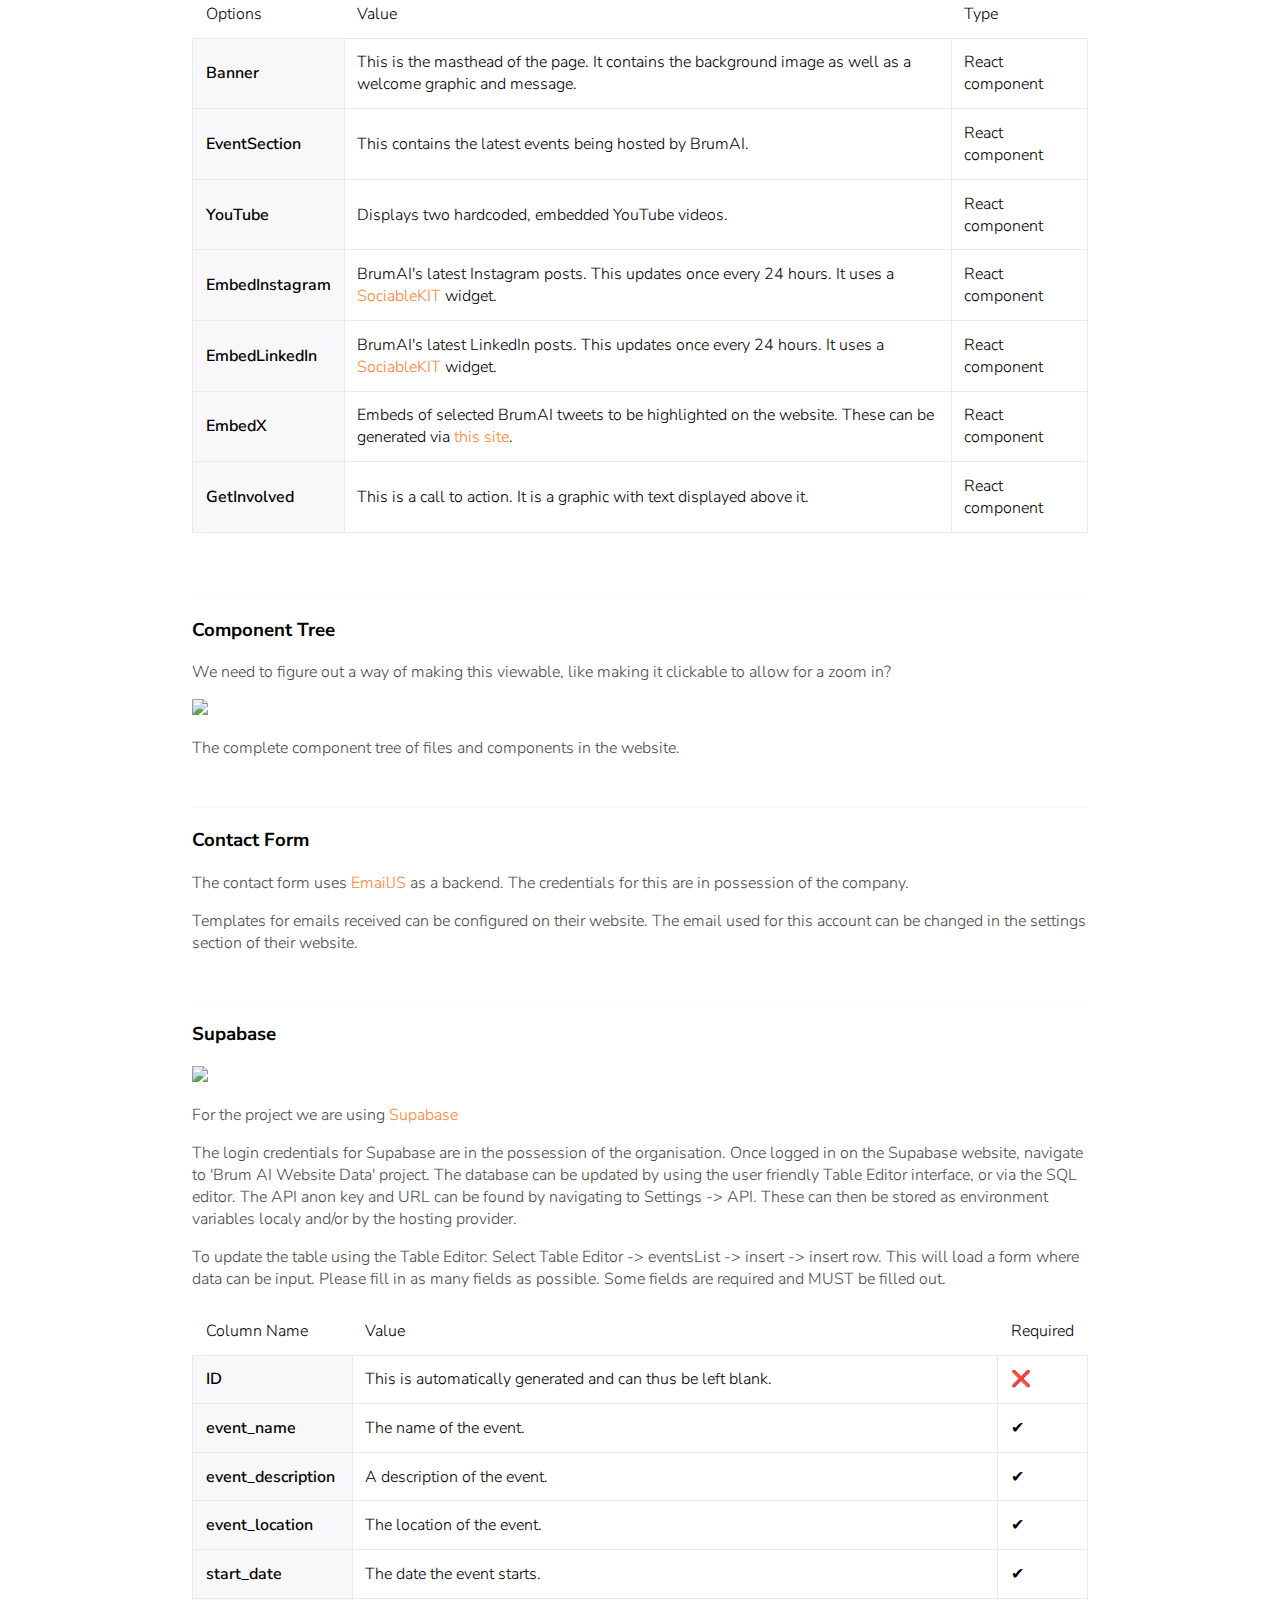
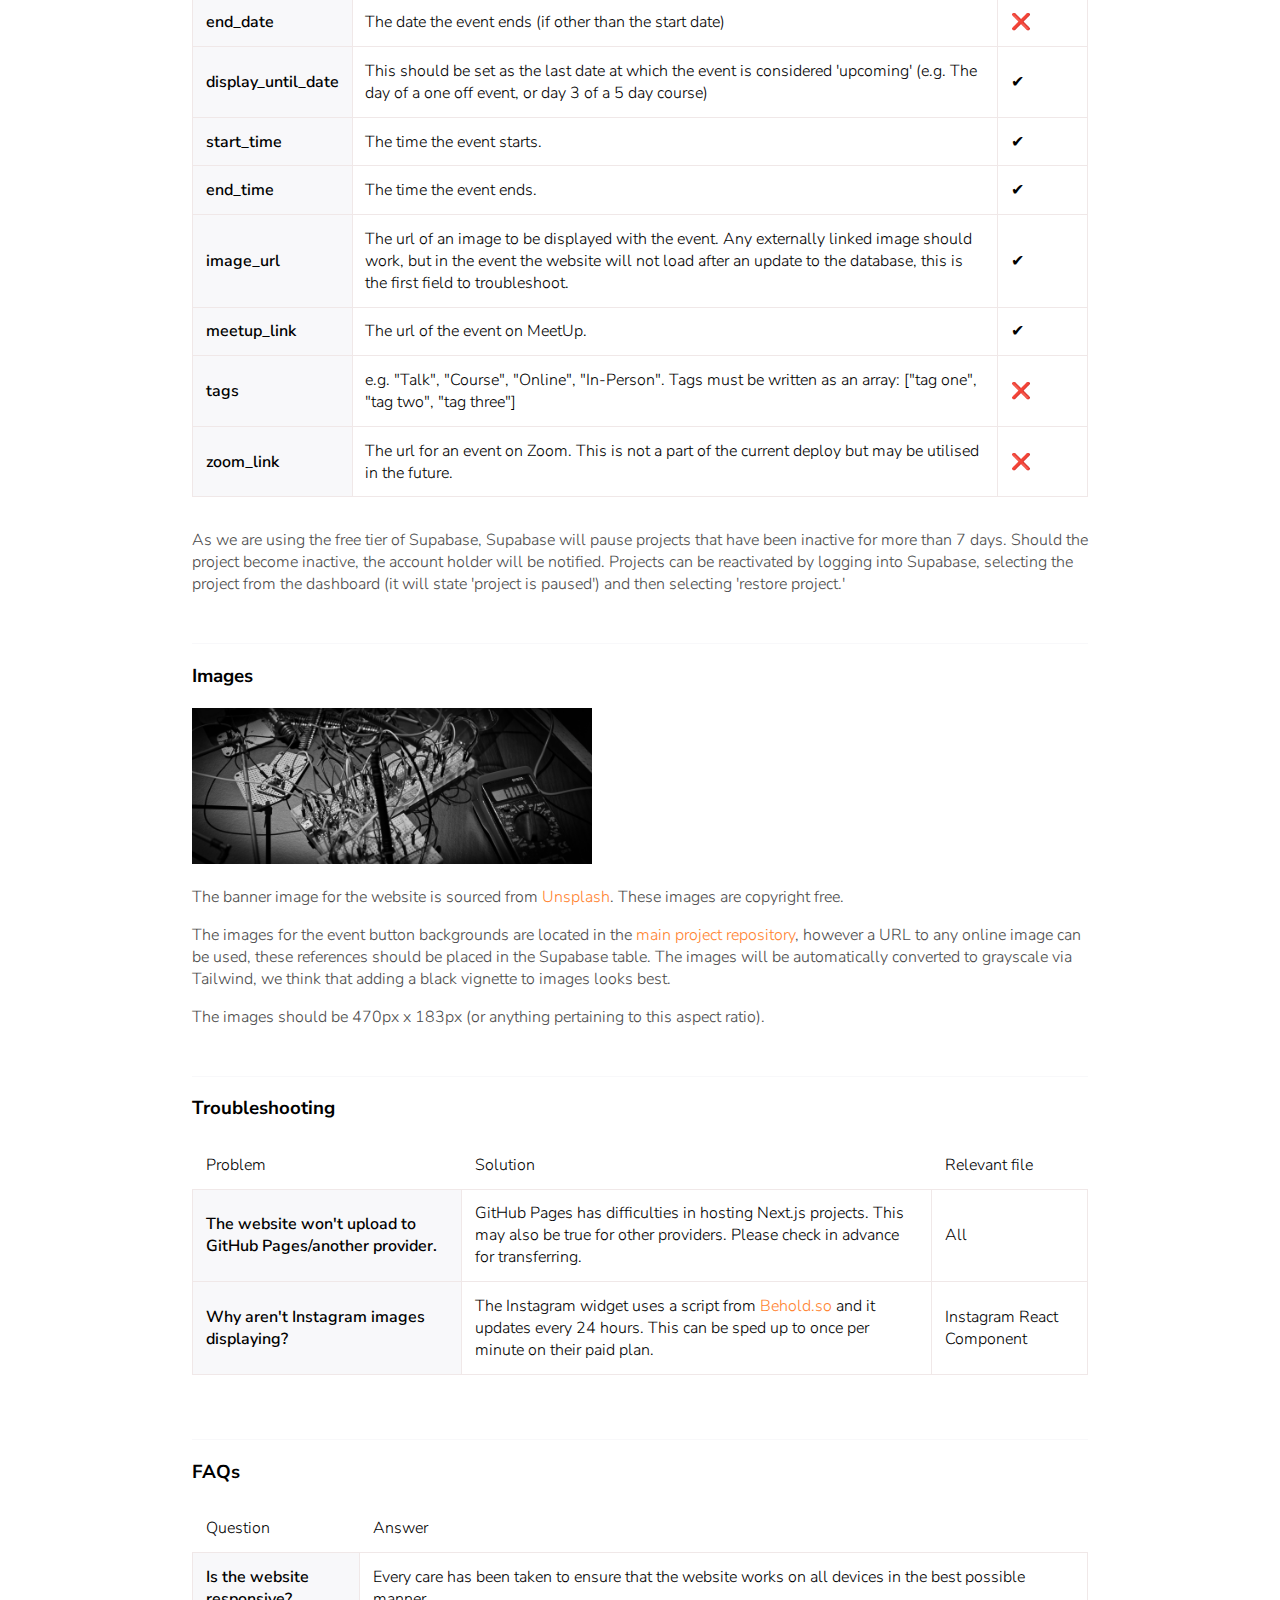
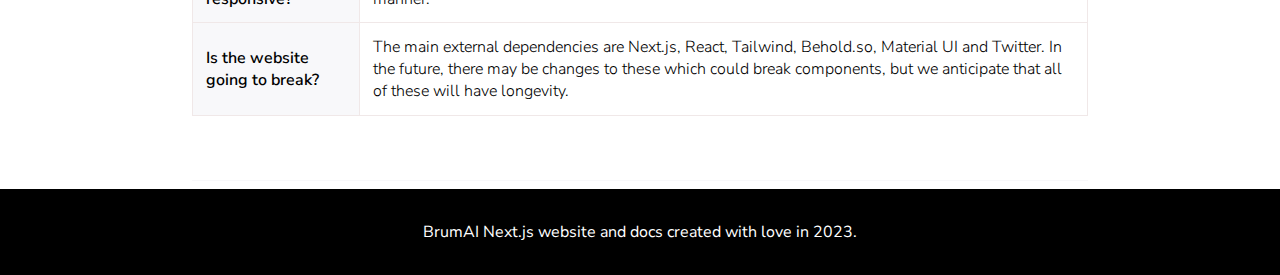
==== commit dde813cf: "Supabase documentation added" ====
--- a/doc.html
+++ b/doc.html
@@ -19,7 +19,7 @@
       <ul class="menu">
         <div class="menu__item toggle"><span></span></div>
         <li class="menu__item"><a href="https://github.com/Team-ArchItects/Team-ArchItects.github.io" class="link link--dark"><i class="fa fa-github"></i> Github</a></li>
-        <li class="menu__item"><a href="index.html" class="link link--dark"><i class="fa fa-home"></i> Home</a></li>
+        <li class="menu__item"><a href="index.html" class="link link--dark"><i class="fa fa-home"></i>Home</a></li>
       </ul>
     </nav>
     <div class="wrapper">
@@ -41,8 +41,7 @@
 
       <article class="doc__content">
         <section class="js-section">
-          <h3 class="section__title">Quickstart</h3>
-          <h4>Status</h4>
+          <br>
           <div>
             <img src="https://img.shields.io/badge/NPM-%23CB3837.svg?style=for-the-badge&logo=npm&logoColor=white" alt="NPM Badge">
             <img src="https://img.shields.io/badge/MUI-%230081CB.svg?style=for-the-badge&logo=mui&logoColor=white" alt="MUI Badge">
@@ -61,7 +60,7 @@
             <img src="https://img.shields.io/badge/Twitter-%231DA1F2.svg?style=for-the-badge&logo=Twitter&logoColor=white" alt="X Badge">
             <img src="https://img.shields.io/badge/Supabase-3ECF8E?style=for-the-badge&logo=supabase&logoColor=white" alt="Supabase Badge">
           </div>
-          <h4>Documentation</h4>
+          <h1>Documentation</h1>
           <p>BrumAI's documentation is publicly hosted on GitHub Pages. The docs may also be run locally. The BrumAI website is a Next.js app and is therefore hosted on Netlify to avoid the difficulties present by hosting it on GitHub Pages as of 2023.</p>
           <h3 class="section__title">Installation</h3>
           <div class="code__block code__block--notabs">
@@ -199,8 +198,84 @@
         <section class="js-section">
           <h3 class="section__title">Supabase</h3>
           <img src="assets/supabase/supabase-logo-wordmark--light.png" class="center" width="150px">
-          <p>Would someone please fill this in?</p>
-          <p>For the project we decided to use <a href="https://www.supabase.com/" class="link--light">Supabase</a> because it is open source and has functionality to allow for non-developers to use. The login credentials for Supabase are in the possession of the organisation.</p>
+          <p>For the project we are using <a href="https://www.supabase.com/" class="link--light">Supabase</a></p>
+          <p>The login credentials for Supabase are in the possession of the organisation. Once logged in on the Supabase website, navigate to 'Brum AI Website Data' project. The database can be updated by using the user friendly Table Editor interface, or via the SQL editor. The API anon key and URL can be found by navigating to Settings -> API. These can then be stored as environment variables localy and/or by the hosting provider.</p>
+          <p>To update the table using the Table Editor: Select Table Editor -> eventsList -> insert -> insert row. This will load a form where data can be input. Please fill in as many fields as possible. Some fields are required and MUST be filled out.</p>
+         
+          <table id="reactcomponents">
+            <tr>
+              <th>Column Name</th>
+              <th>Value</th>
+              <th>Required</th>
+            </tr>
+            <tr>
+              <td>ID</td>
+              <td>This is automatically generated and can thus be left blank.</td>
+              <td>❌</td>
+            </tr>
+            <tr>
+              <td>event_name</td>
+              <td>The name of the event.</td>
+              <td>✔</td>
+            </tr>
+            <tr>
+              <td>event_description</td>
+              <td>A description of the event.</td>
+              <td>✔</td>
+            </tr>
+            <tr>
+              <td>event_location</td>
+              <td>The location of the event.</td>
+              <td>✔</td>
+            </tr>
+            <tr>
+              <td>start_date</td>
+              <td>The date the event starts.</td>
+              <td>✔</td>
+            </tr>
+            <tr>
+              <td>end_date</td>
+              <td>The date the event ends (if other than the start date)</td>
+              <td>❌</td>
+            </tr>
+            <tr>
+              <td>display_until_date</td>
+              <td>This should be set as the last date at which the event is considered 'upcoming' (e.g. The day of a one off event, or day 3 of a 5 day course)</td>
+              <td>✔</td>
+            </tr>
+            <tr>
+              <td>start_time</td>
+              <td>The time the event starts.</td>
+              <td>✔</td>
+            </tr>
+            <tr>
+              <td>end_time</td>
+              <td>The time the event ends.</td>
+              <td>✔</td>
+            </tr>
+            <tr>
+              <td>image_url</td>
+              <td>The url of an image to be displayed with the event. Any externally linked image should work, but in the event the website will not load after an update to the database, this is the first field to troubleshoot.</td>
+              <td>✔</td>
+            </tr>
+            <tr>
+              <td>meetup_link</td>
+              <td>The url of the event on MeetUp.</td>
+              <td>✔</td>
+            </tr>
+            <tr>
+              <td>tags</td>
+              <td>e.g. "Talk", "Course", "Online", "In-Person". Tags must be written as an array: ["tag one", "tag two", "tag three"]</td>
+              <td>❌</td>
+            </tr>
+            <tr>
+              <td>zoom_link</td>
+              <td>The url for an event on Zoom. This is not a part of the current deploy but may be utilised in the future.</td>
+              <td>❌</td>
+            </tr>
+          </table>
+
+          <p>As we are using the free tier of Supabase, Supabase will pause projects that have been inactive for more than 7 days. Should the project become inactive, the account holder will be notified. Projects can be reactivated by logging into Supabase, selecting the project from the dashboard (it will state 'project is paused') and then selecting 'restore project.'</p>
           <hr />
         </section>
 
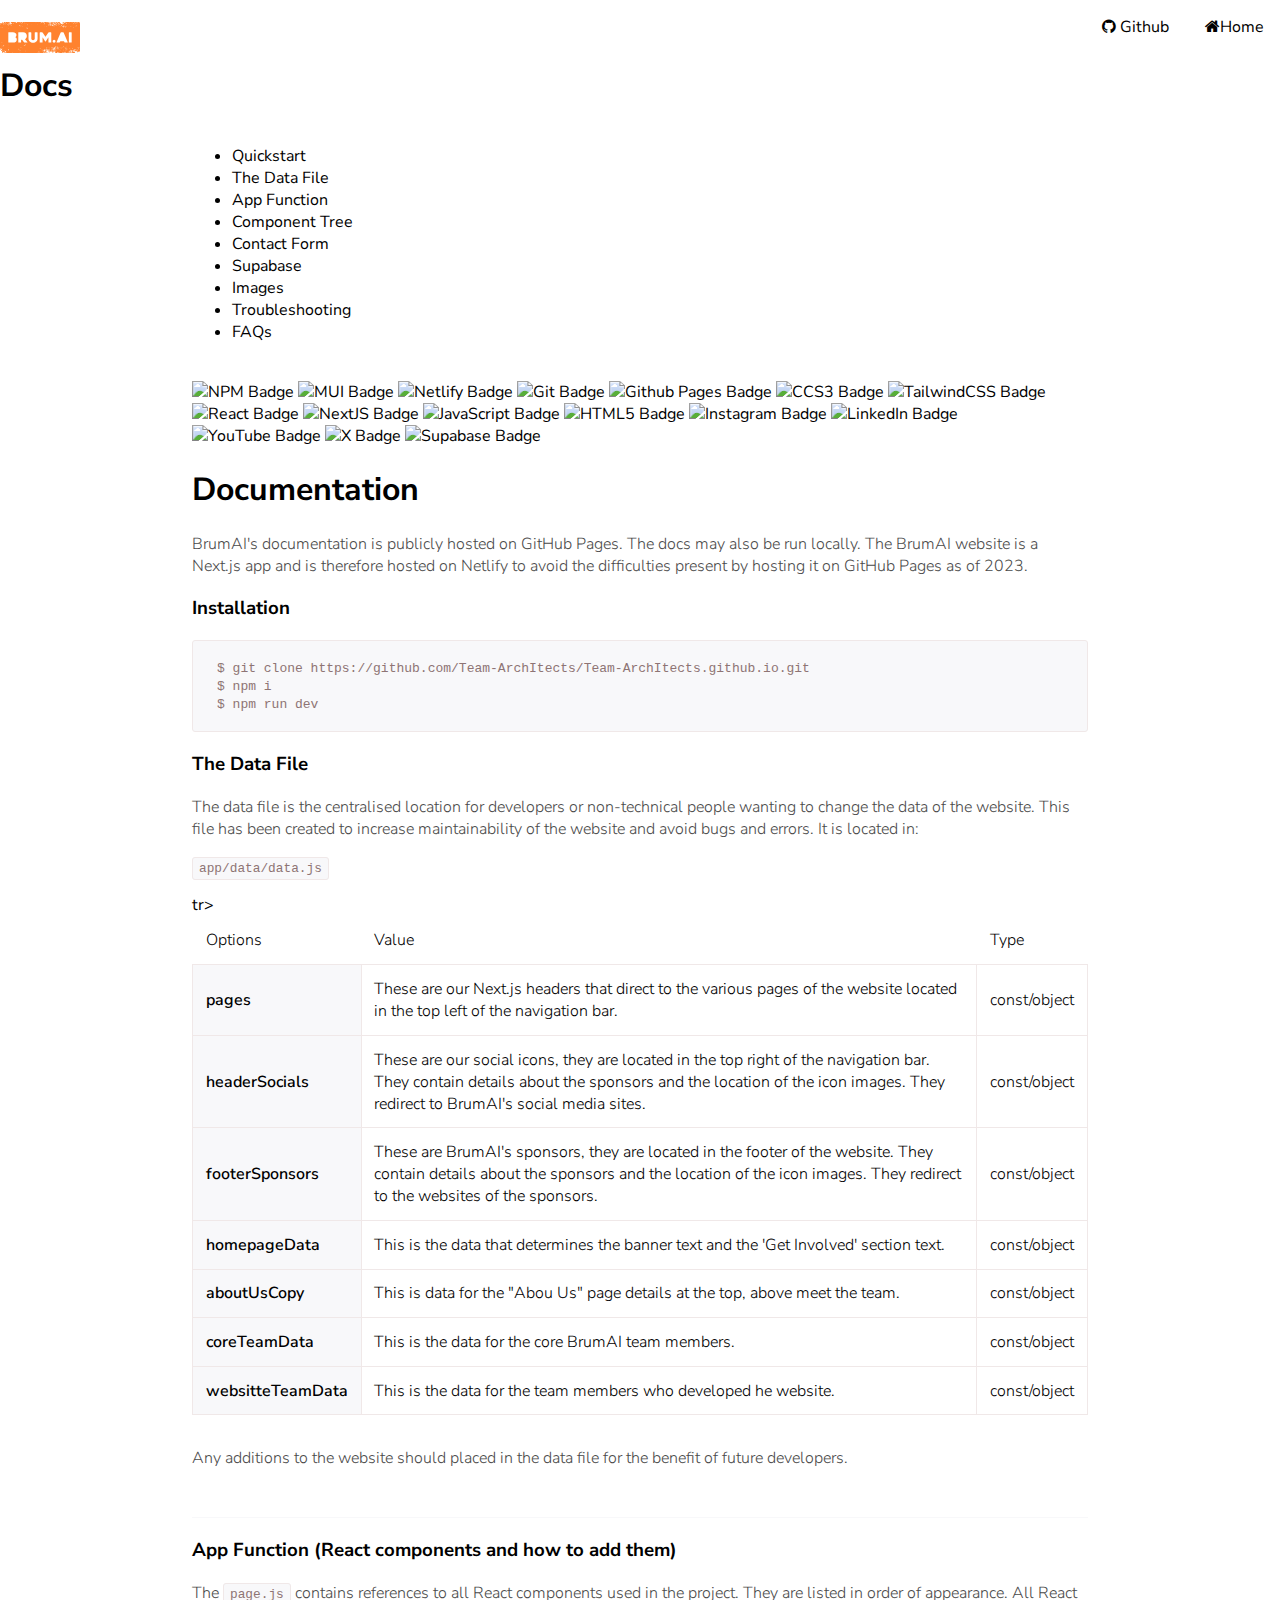
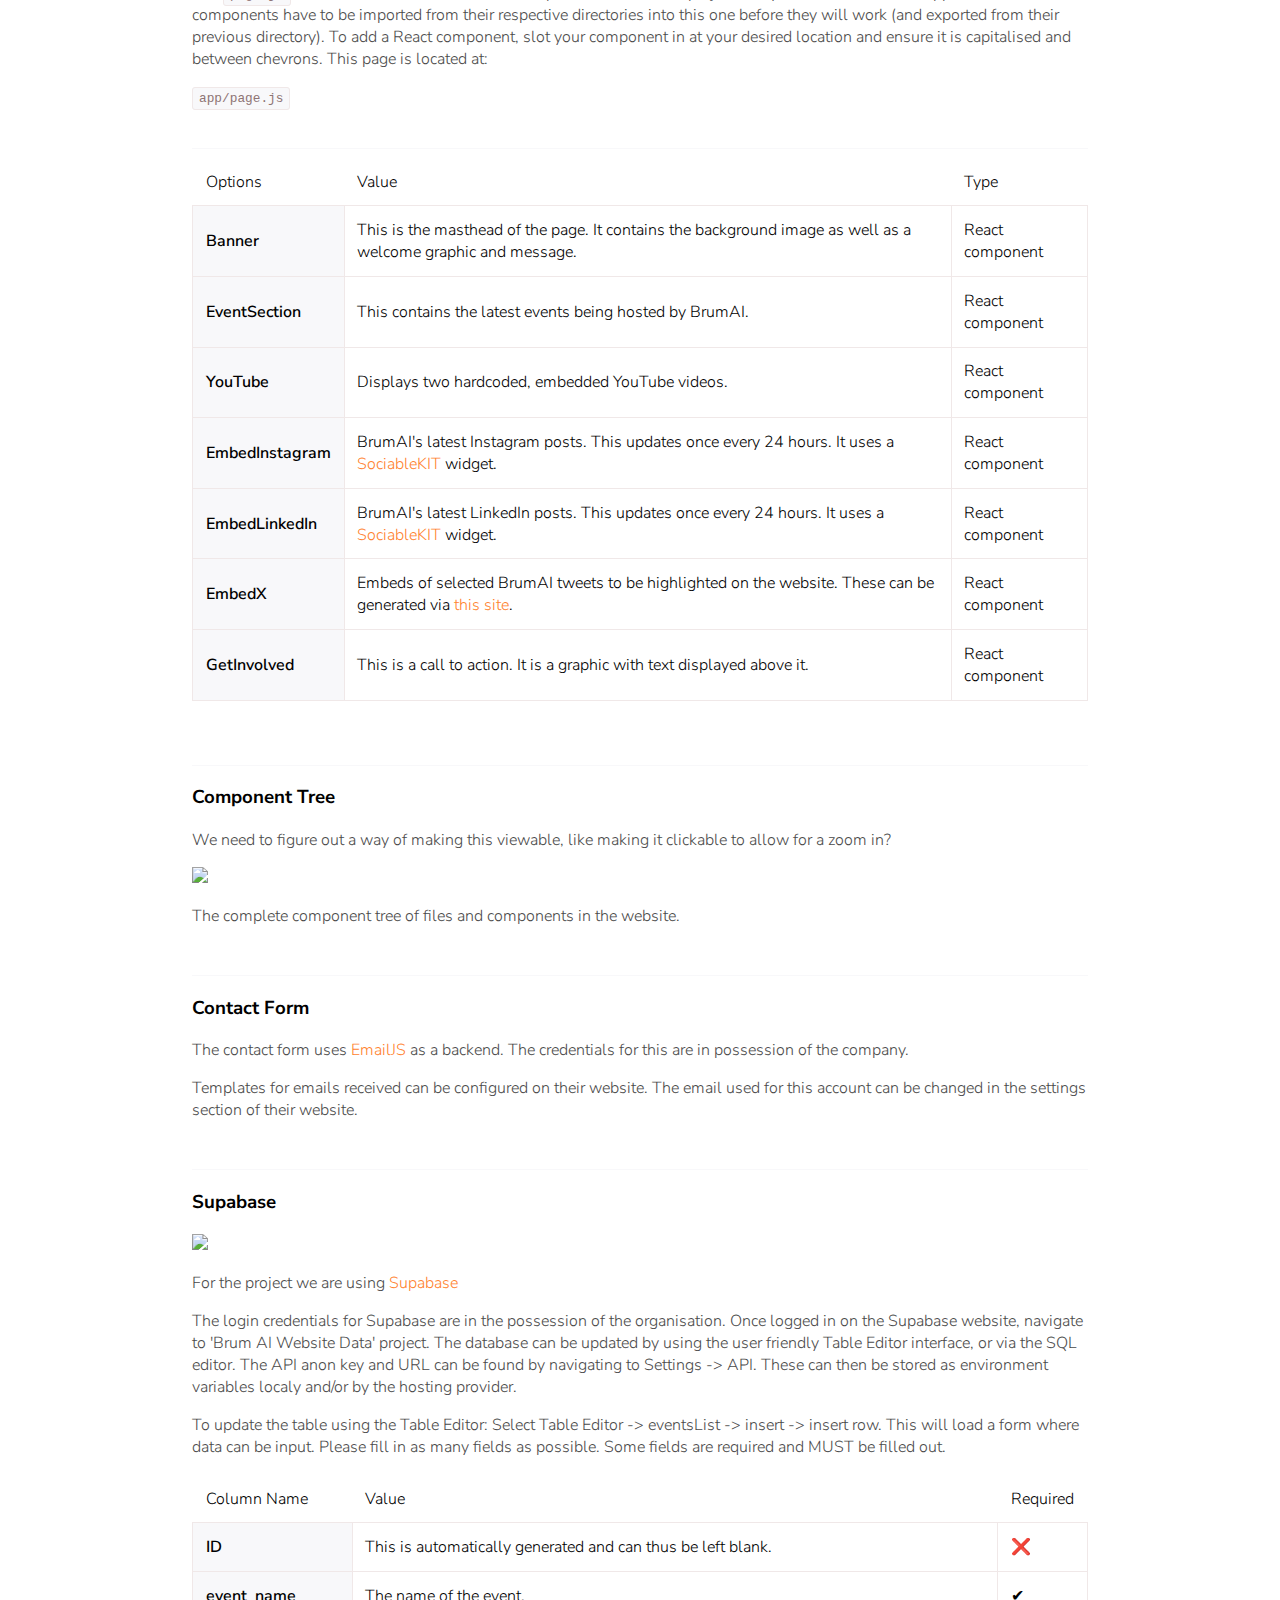
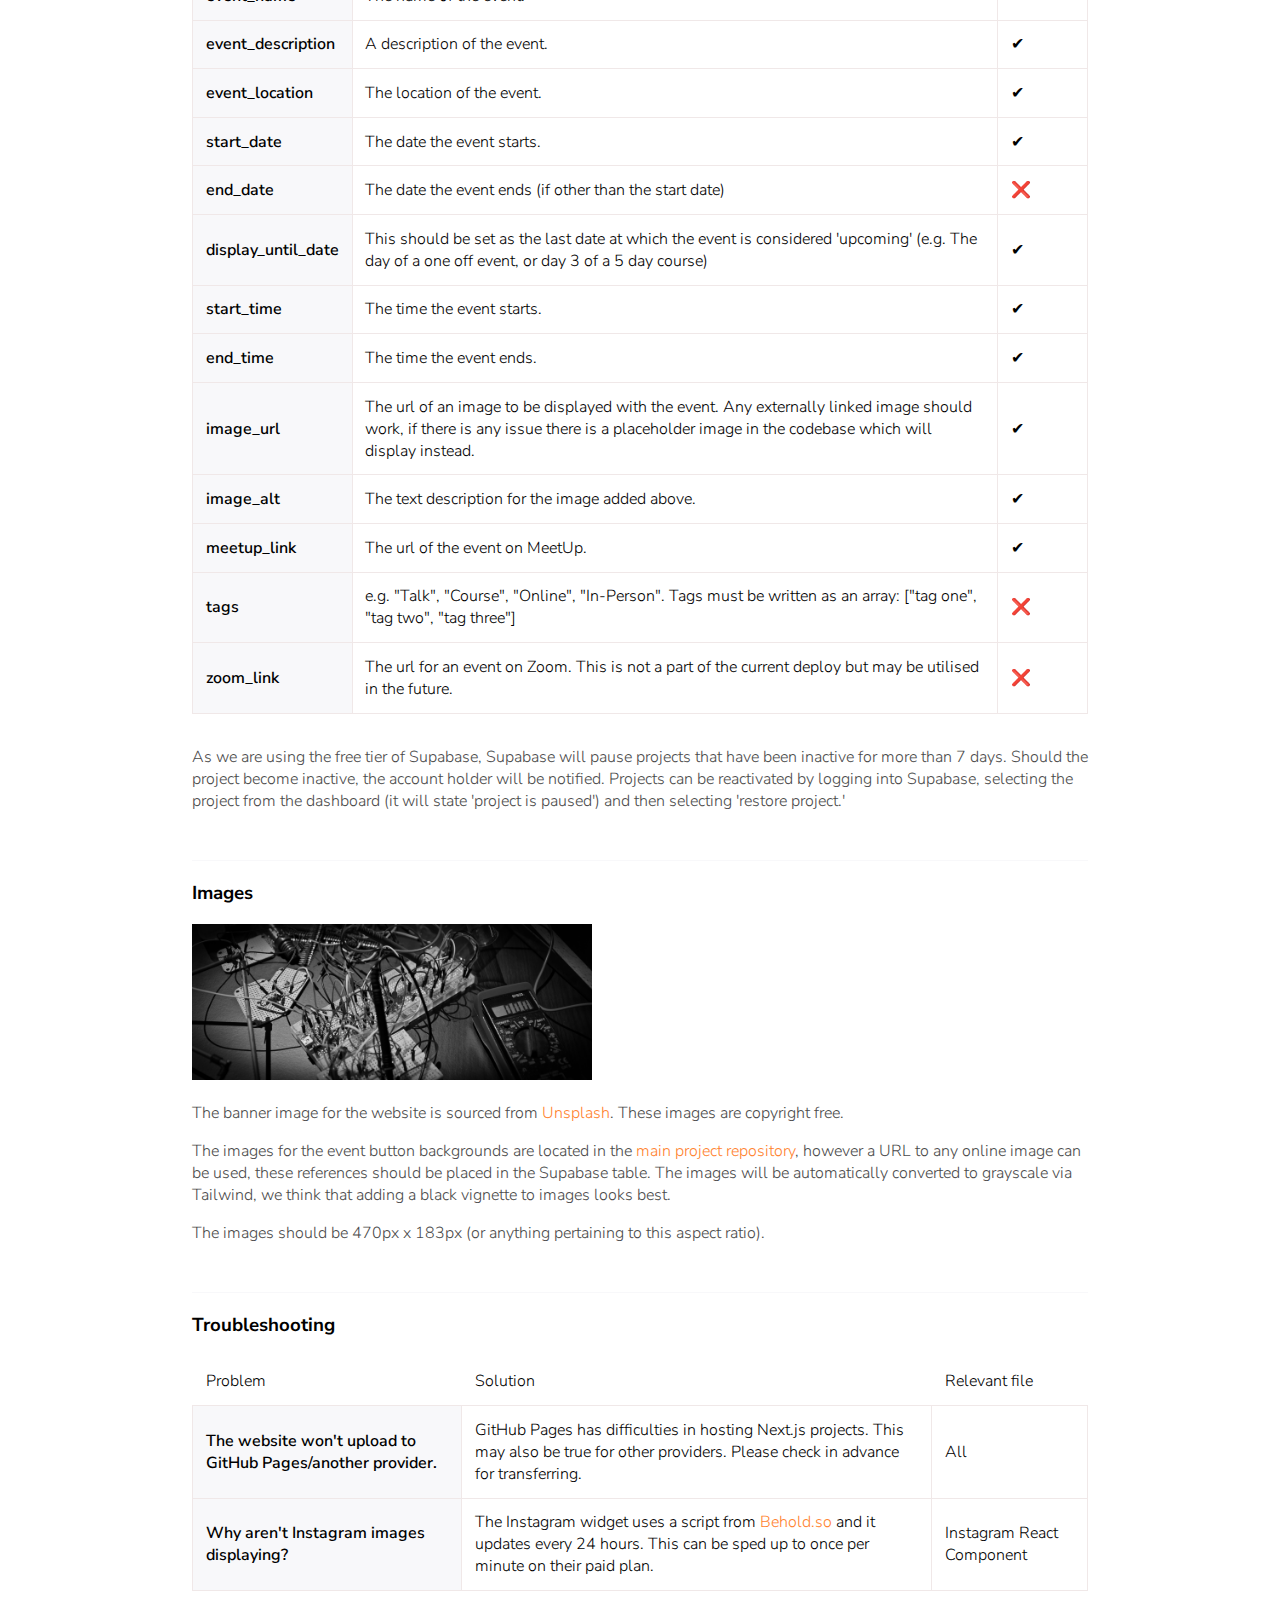
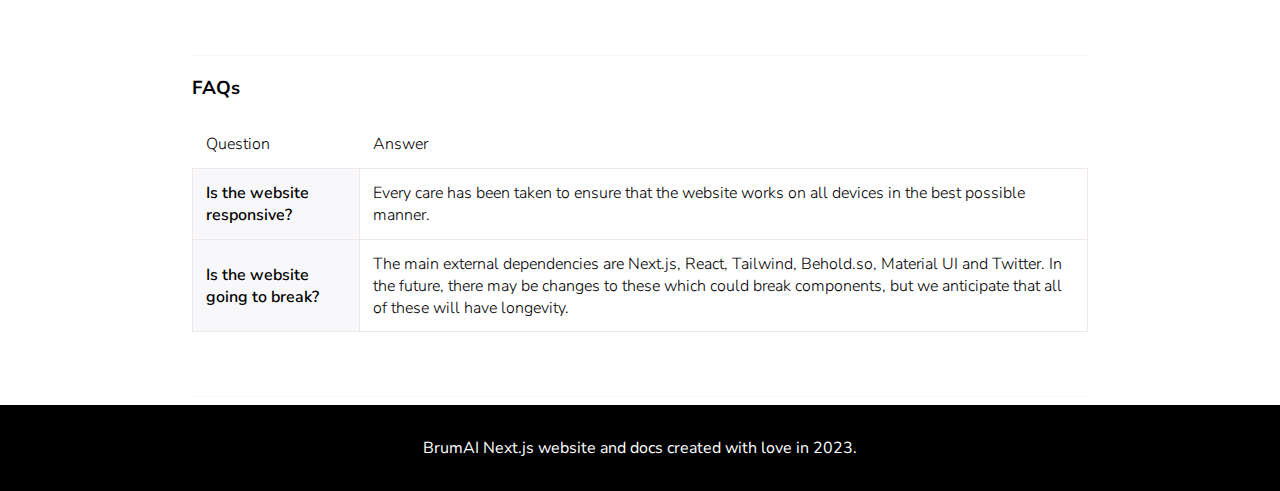
==== commit 88d545b8: "Updated docs regarding data file" ====
--- a/doc.html
+++ b/doc.html
@@ -108,8 +108,24 @@
               <td>These are BrumAI's sponsors, they are located in the footer of the website. They contain details about the sponsors and the location of the icon images. They redirect to the websites of the sponsors.</td>
               <td>const/object</td>
             </tr>
+          <tr>
             <td>homepageData</td>
             <td>This is the data that determines the banner text and the 'Get Involved' section text.</td>
+            <td>const/object</td>
+          </tr>
+            tr>
+            <td>aboutUsCopy</td>
+            <td>This is data for the "Abou Us" page details at the top, above meet the team.</td>
+            <td>const/object</td>
+          </tr>
+          <tr>
+            <td>coreTeamData</td>
+            <td>This is the data for the core BrumAI team members.</td>
+            <td>const/object</td>
+          </tr>
+          <tr>
+            <td>websitteTeamData</td>
+            <td>This is the data for the team members who developed he website.</td>
             <td>const/object</td>
           </tr>
           </table>
@@ -255,7 +271,12 @@
             </tr>
             <tr>
               <td>image_url</td>
-              <td>The url of an image to be displayed with the event. Any externally linked image should work, but in the event the website will not load after an update to the database, this is the first field to troubleshoot.</td>
+              <td>The url of an image to be displayed with the event. Any externally linked image should work, if there is any issue there is a placeholder image in the codebase which will display instead.</td>
+              <td>✔</td>
+            </tr>
+            <tr>
+              <td>image_alt</td>
+              <td>The text description for the image added above.</td>
               <td>✔</td>
             </tr>
             <tr>
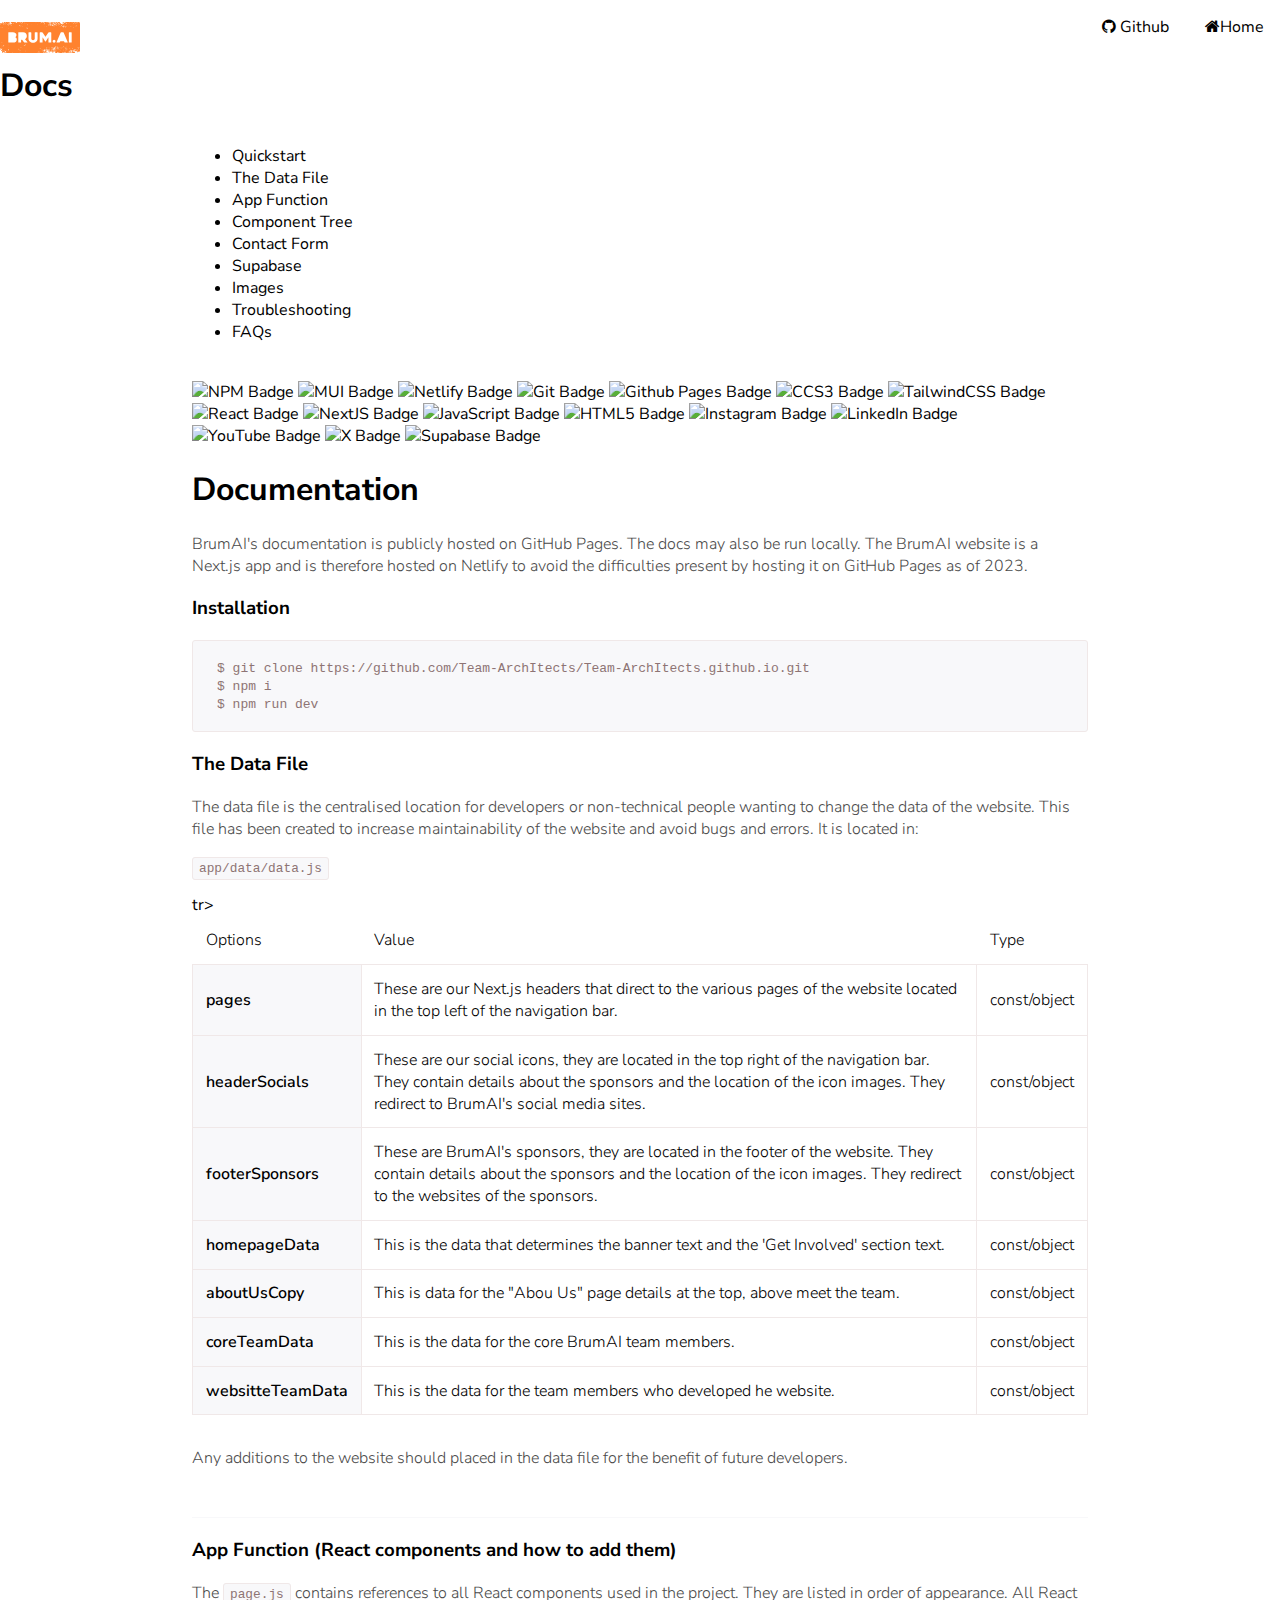
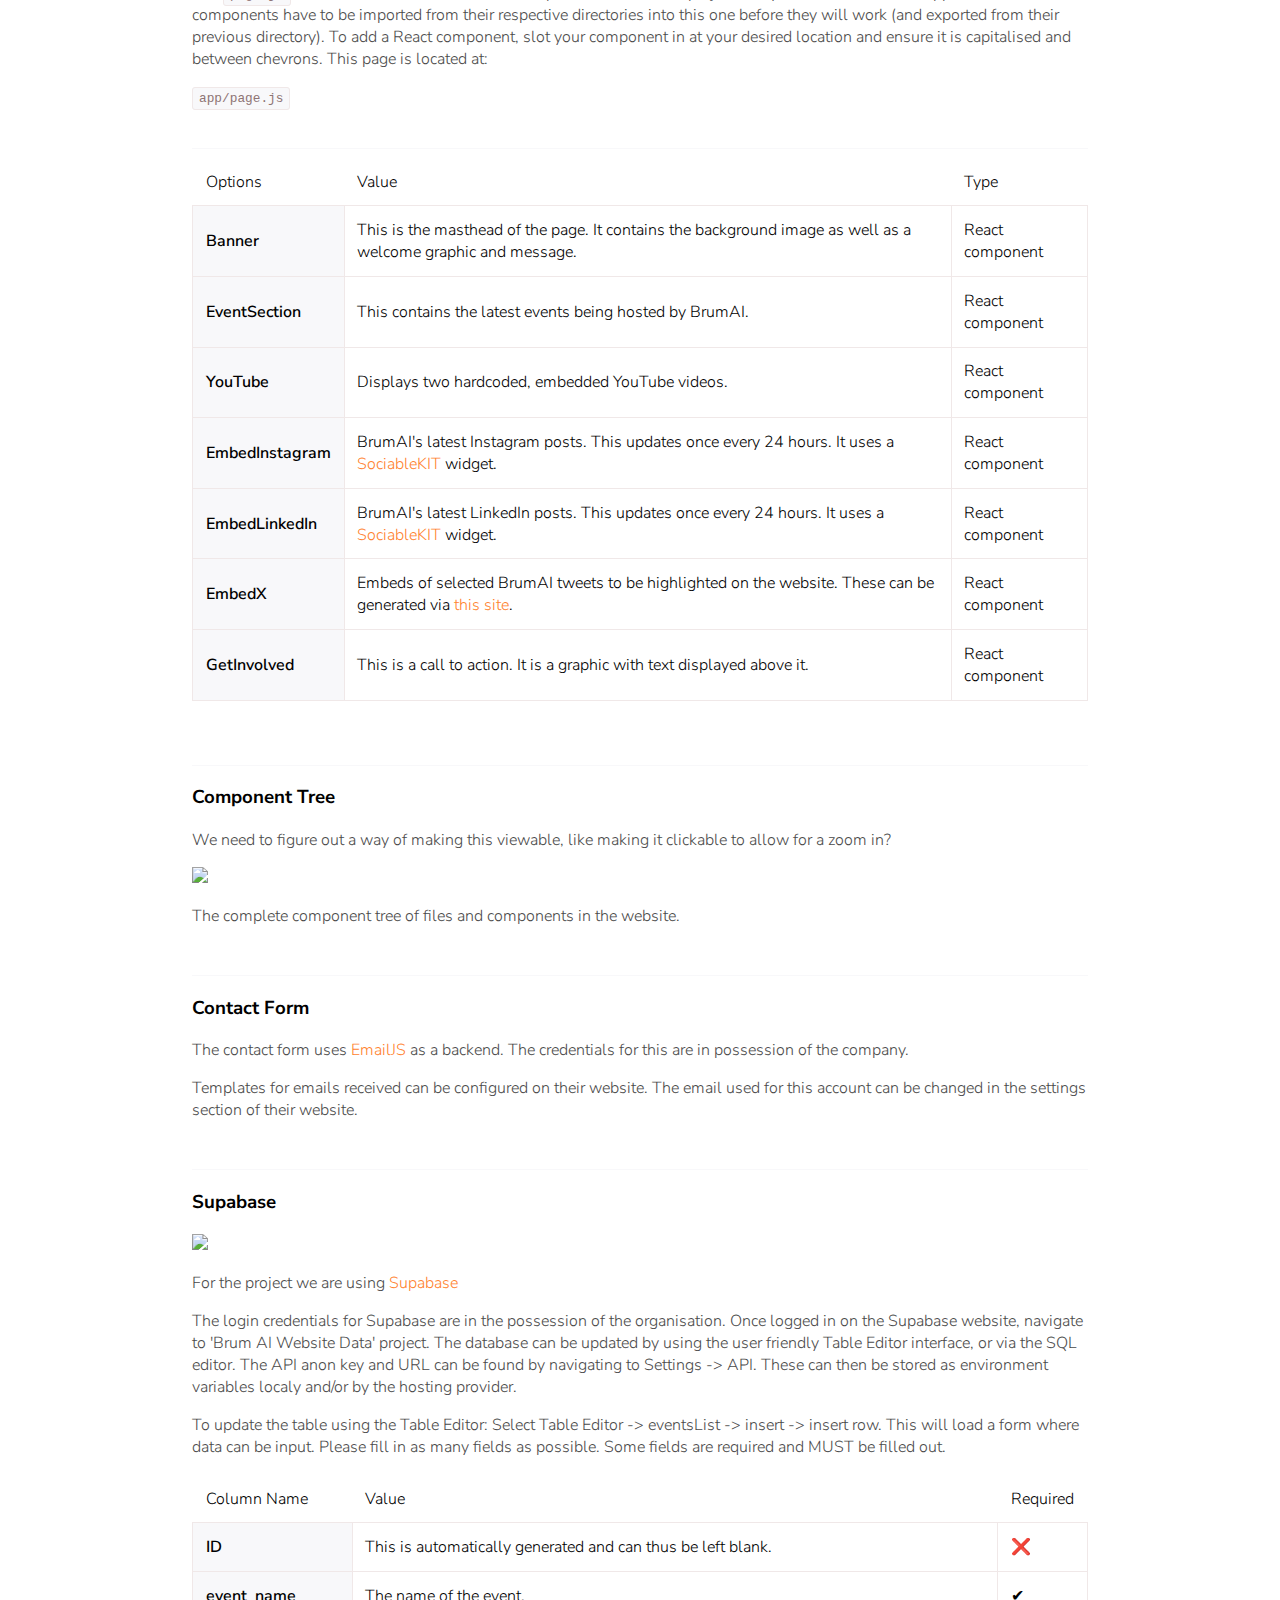
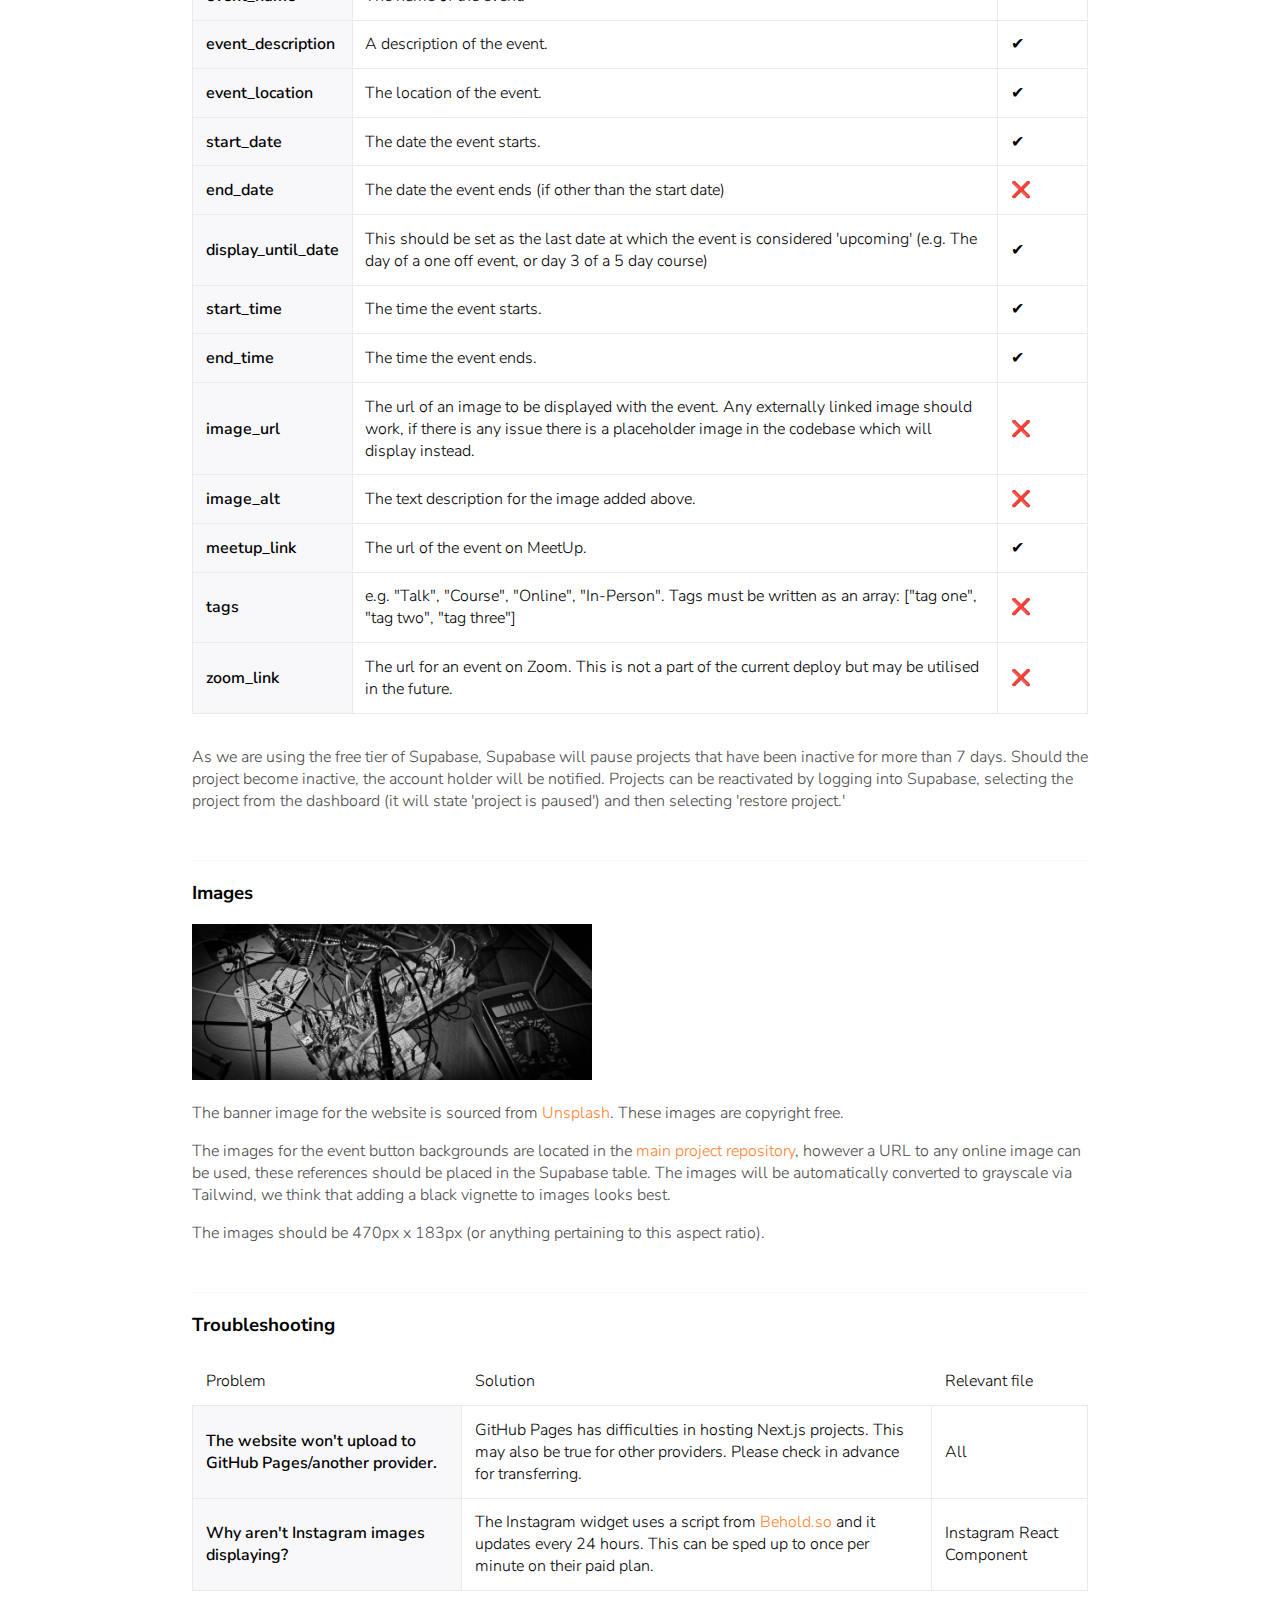
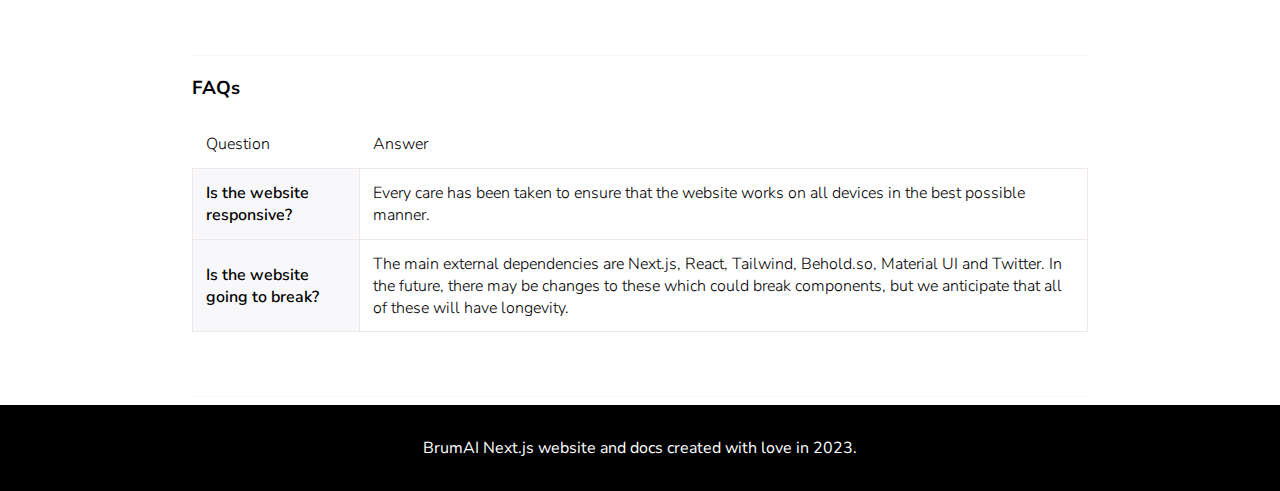
==== commit 0f6dc64c: "Supabase table updated to show images and alts are not required" ====
--- a/doc.html
+++ b/doc.html
@@ -272,12 +272,12 @@
             <tr>
               <td>image_url</td>
               <td>The url of an image to be displayed with the event. Any externally linked image should work, if there is any issue there is a placeholder image in the codebase which will display instead.</td>
-              <td>✔</td>
+              <td>❌</td>
             </tr>
             <tr>
               <td>image_alt</td>
               <td>The text description for the image added above.</td>
-              <td>✔</td>
+              <td>❌</td>
             </tr>
             <tr>
               <td>meetup_link</td>
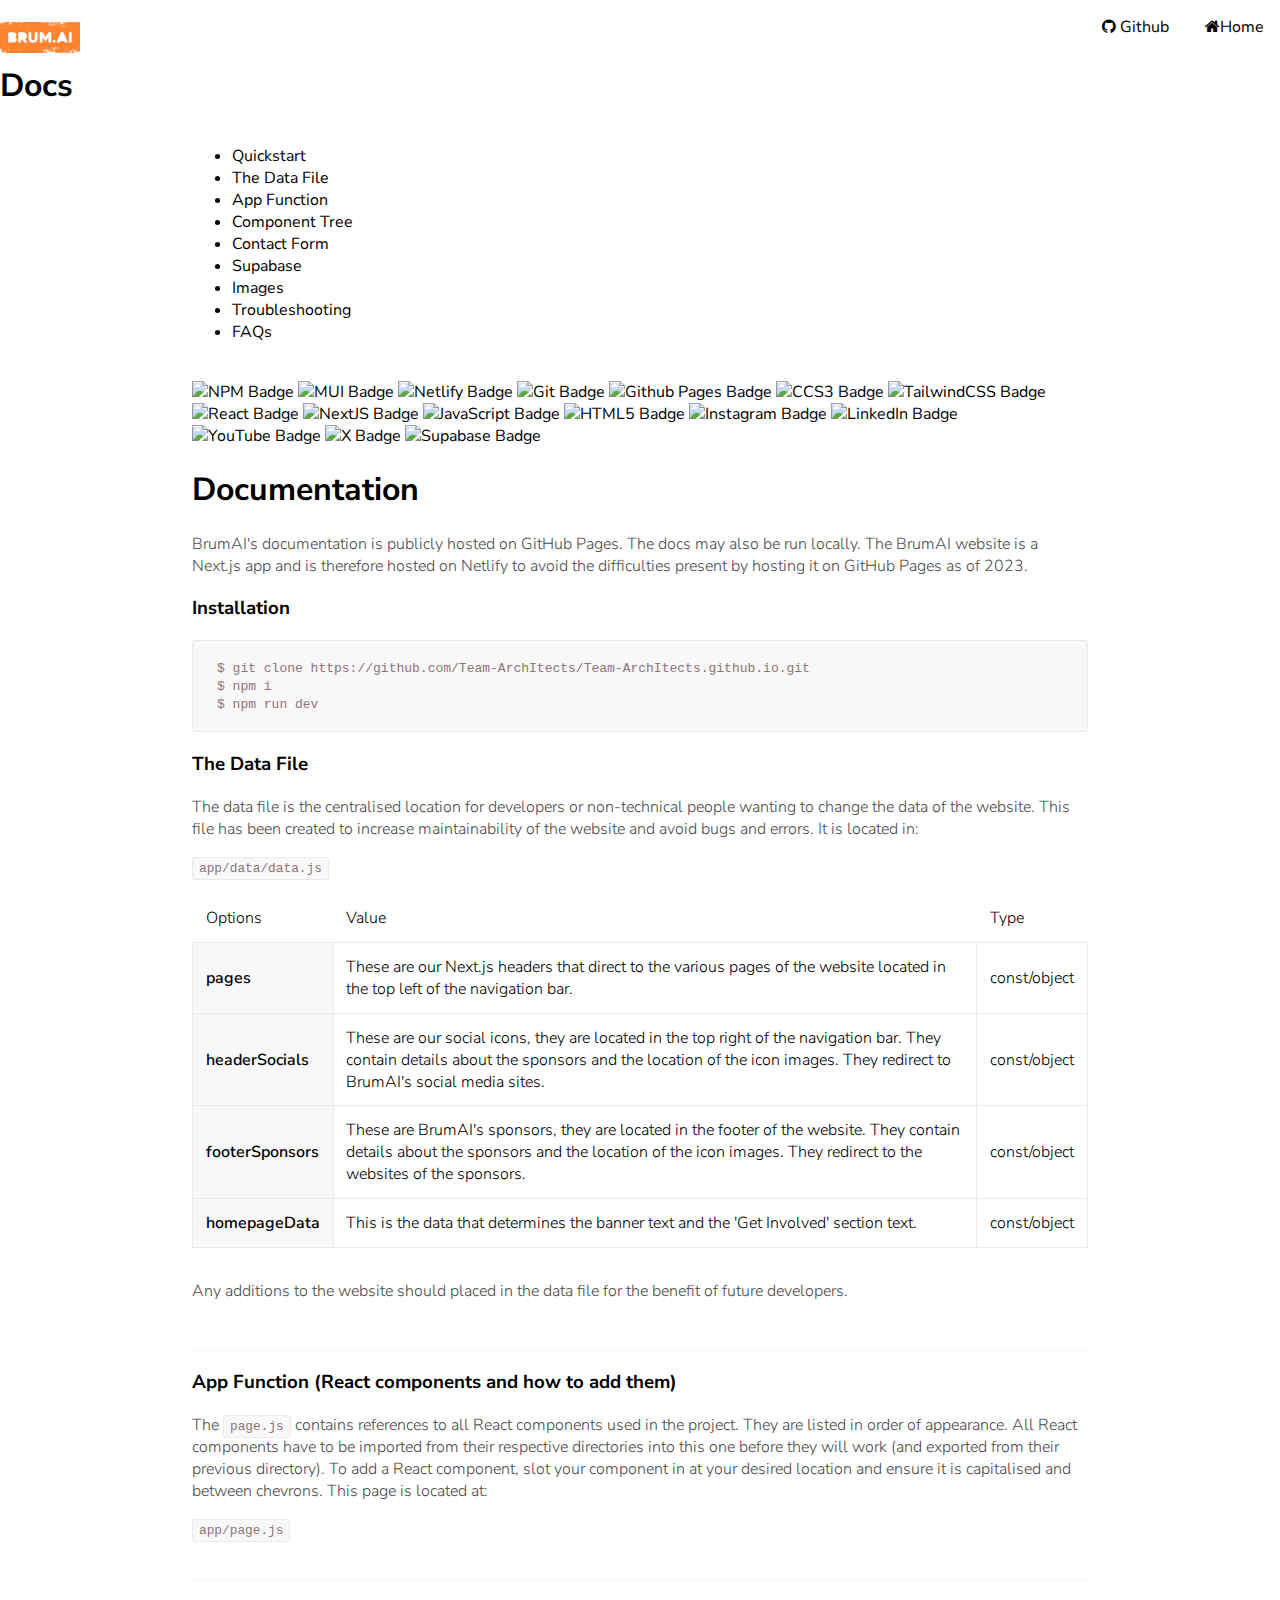
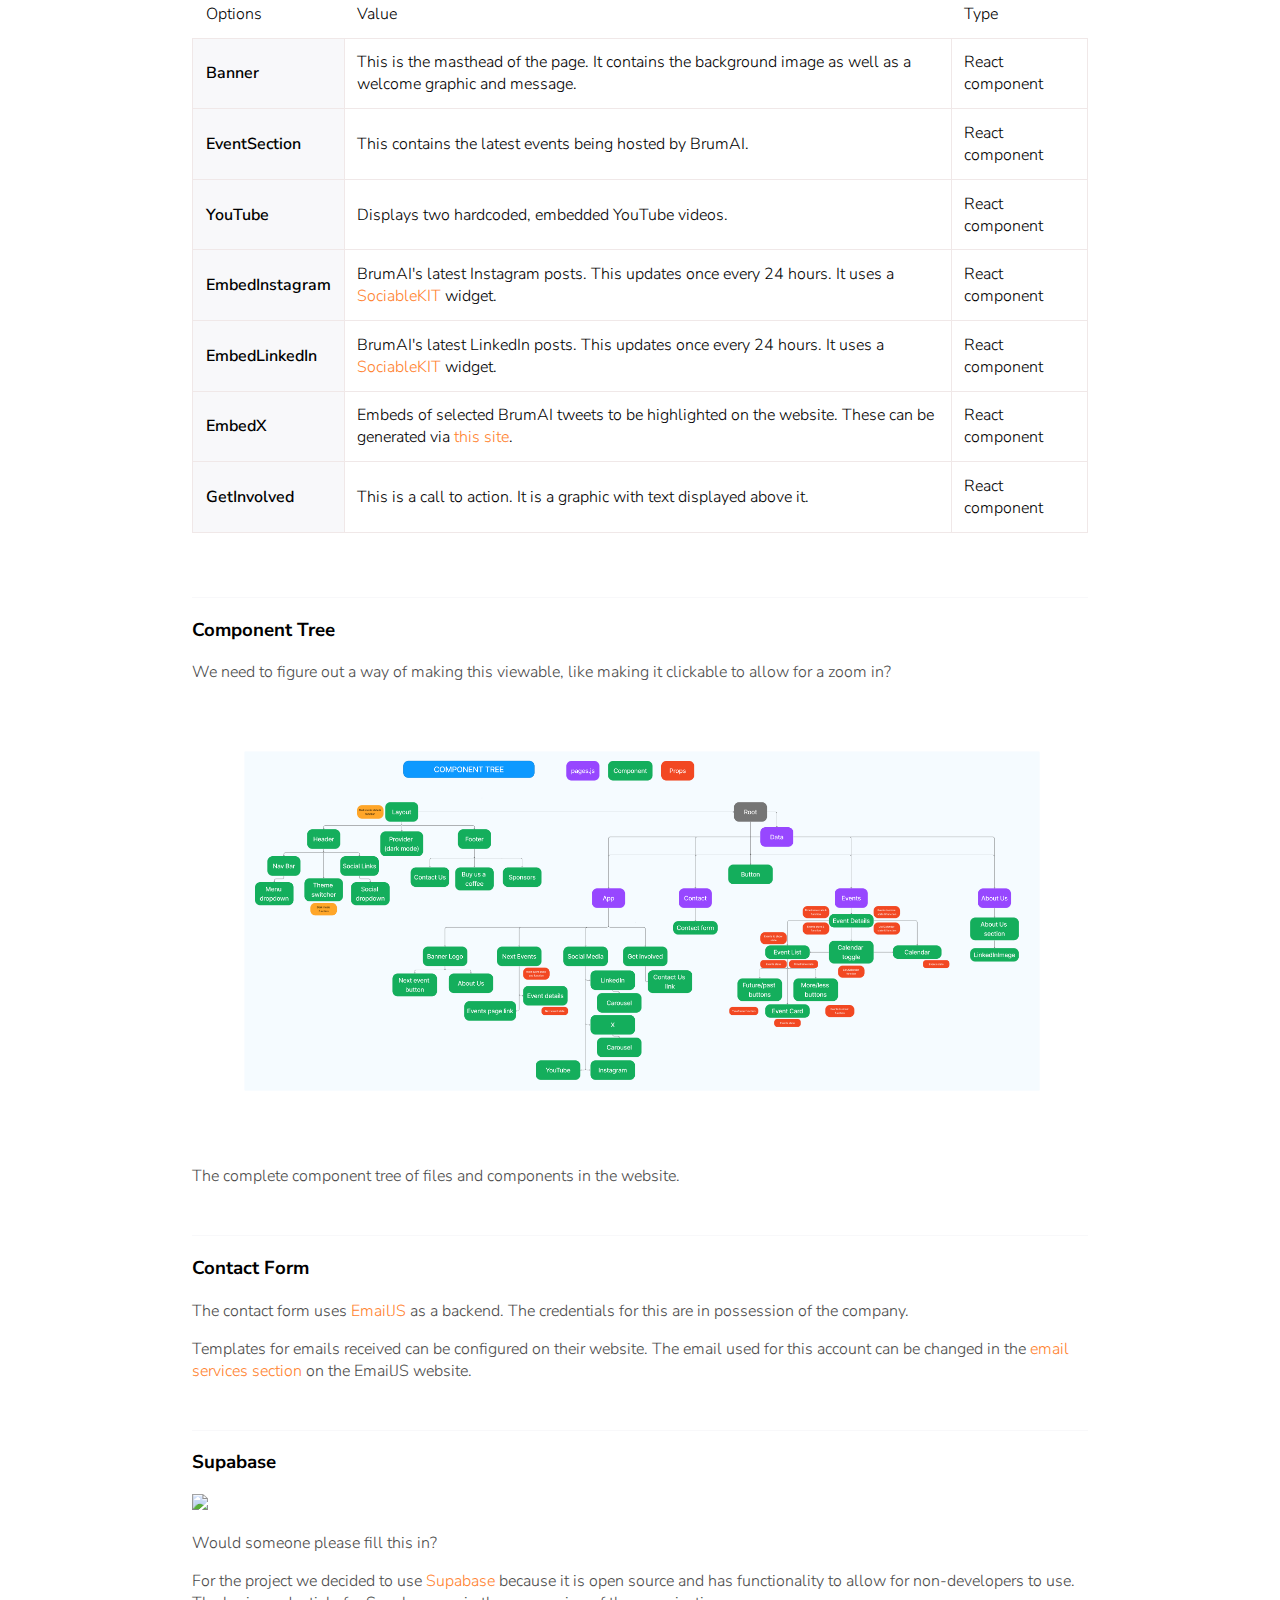
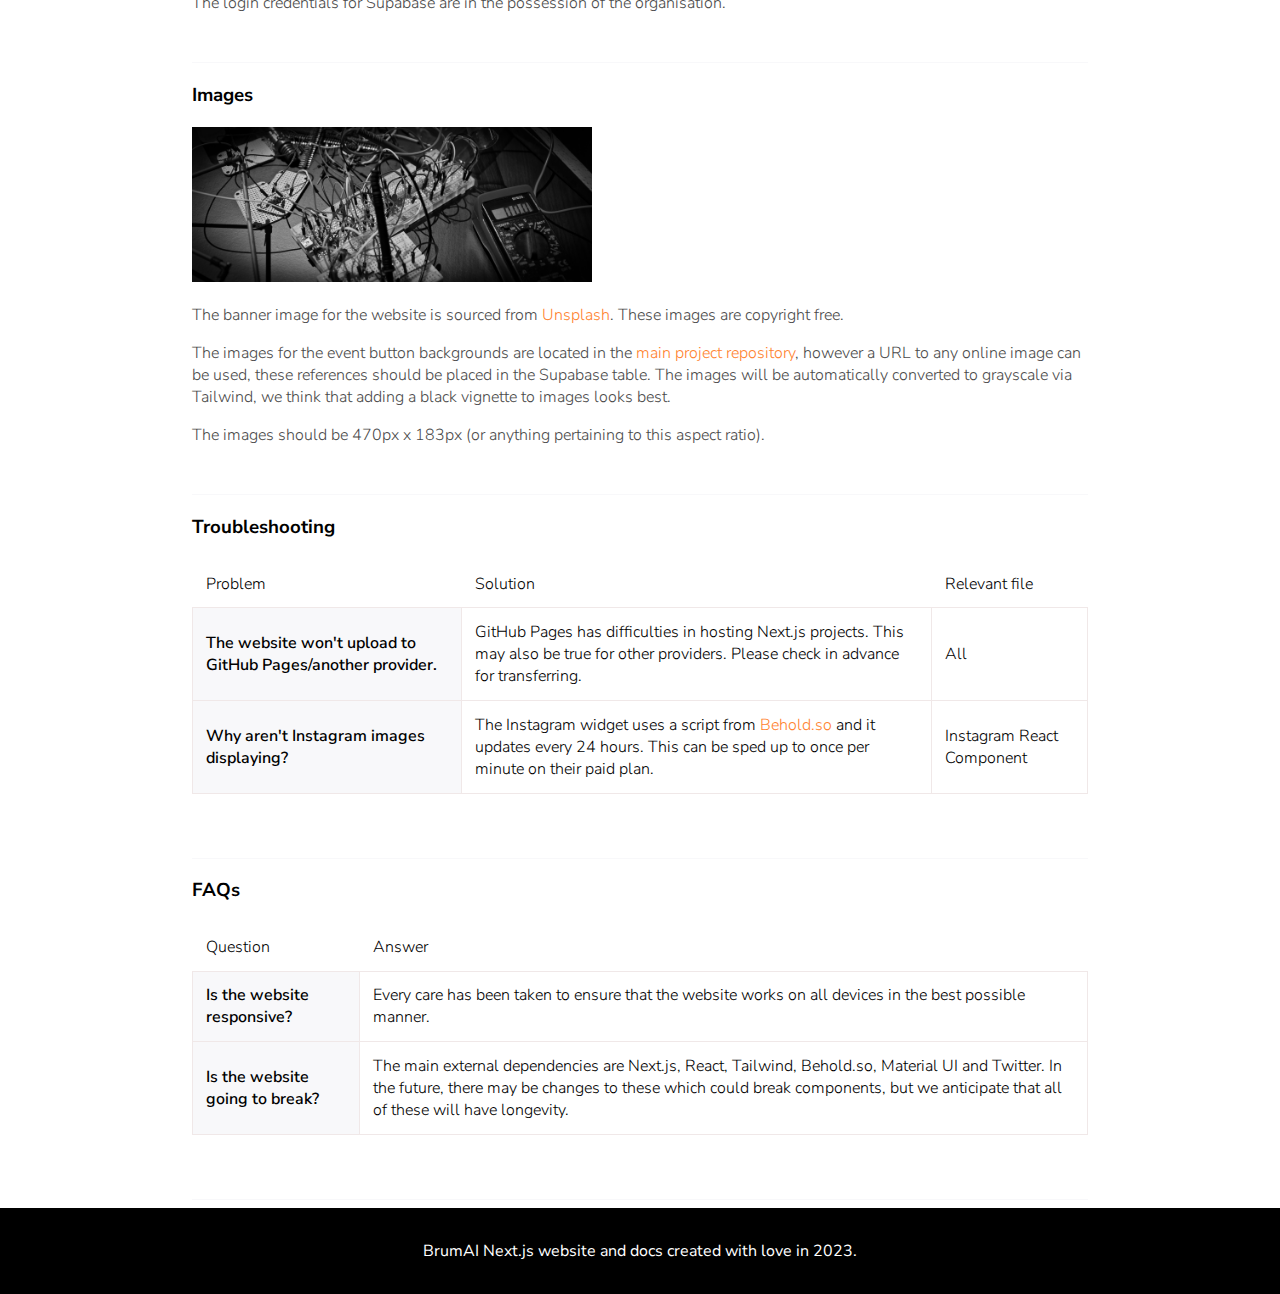
==== commit 4d86238e: "modified: component tree, contactform description | added: component tree zoom" ====
--- a/doc.html
+++ b/doc.html
@@ -10,6 +10,7 @@
     <link href="https://fonts.googleapis.com/css?family=Nunito+Sans:300,400,600,700,800,900" rel="stylesheet">
     <link rel="stylesheet" href="scribbler-global.css">
     <link rel="stylesheet" href="scribbler-doc.css">
+    <link rel="stylesheet" href="pagecss.css">
     <link rel="author" href="humans.txt">
   </head>
   <body>
@@ -108,26 +109,10 @@
               <td>These are BrumAI's sponsors, they are located in the footer of the website. They contain details about the sponsors and the location of the icon images. They redirect to the websites of the sponsors.</td>
               <td>const/object</td>
             </tr>
-          <tr>
             <td>homepageData</td>
             <td>This is the data that determines the banner text and the 'Get Involved' section text.</td>
             <td>const/object</td>
           </tr>
-            tr>
-            <td>aboutUsCopy</td>
-            <td>This is data for the "Abou Us" page details at the top, above meet the team.</td>
-            <td>const/object</td>
-          </tr>
-          <tr>
-            <td>coreTeamData</td>
-            <td>This is the data for the core BrumAI team members.</td>
-            <td>const/object</td>
-          </tr>
-          <tr>
-            <td>websitteTeamData</td>
-            <td>This is the data for the team members who developed he website.</td>
-            <td>const/object</td>
-          </tr>
           </table>
           <p>Any additions to the website should placed in the data file for the benefit of future developers.</p>
           <hr />
@@ -192,8 +177,7 @@
         <section class="js-section">
           <h3 class="section__title">Component Tree</h3>
           <p>We need to figure out a way of making this viewable, like making it clickable to allow for a zoom in?</p>
-          <img src="assets/component_tree.png" width="500px" class="center">
-          <br>
+          <img src="assets/componenttree.png" width="900px" class="center zoom">
           <p>The complete component tree of files and components in the website.</p>
           <hr />
         </section>
@@ -204,7 +188,7 @@
         <section class="js-section">
           <h3 class="section__title">Contact Form</h3>
           <p>The contact form uses <a href="https://www.emailjs.com/" class="link--light">EmailJS</a> as a backend. The credentials for this are in possession of the company.</p>
-          <p>Templates for emails received can be configured on their website. The email used for this account can be changed in the settings section of their website.</p>
+          <p>Templates for emails received can be configured on their website. The email used for this account can be changed in the <a href="https://dashboard.emailjs.com/admin" class="link--light">email services section</a> on the EmailJS website.</p>
           <hr />
         </section>
 
@@ -214,89 +198,8 @@
         <section class="js-section">
           <h3 class="section__title">Supabase</h3>
           <img src="assets/supabase/supabase-logo-wordmark--light.png" class="center" width="150px">
-          <p>For the project we are using <a href="https://www.supabase.com/" class="link--light">Supabase</a></p>
-          <p>The login credentials for Supabase are in the possession of the organisation. Once logged in on the Supabase website, navigate to 'Brum AI Website Data' project. The database can be updated by using the user friendly Table Editor interface, or via the SQL editor. The API anon key and URL can be found by navigating to Settings -> API. These can then be stored as environment variables localy and/or by the hosting provider.</p>
-          <p>To update the table using the Table Editor: Select Table Editor -> eventsList -> insert -> insert row. This will load a form where data can be input. Please fill in as many fields as possible. Some fields are required and MUST be filled out.</p>
-         
-          <table id="reactcomponents">
-            <tr>
-              <th>Column Name</th>
-              <th>Value</th>
-              <th>Required</th>
-            </tr>
-            <tr>
-              <td>ID</td>
-              <td>This is automatically generated and can thus be left blank.</td>
-              <td>❌</td>
-            </tr>
-            <tr>
-              <td>event_name</td>
-              <td>The name of the event.</td>
-              <td>✔</td>
-            </tr>
-            <tr>
-              <td>event_description</td>
-              <td>A description of the event.</td>
-              <td>✔</td>
-            </tr>
-            <tr>
-              <td>event_location</td>
-              <td>The location of the event.</td>
-              <td>✔</td>
-            </tr>
-            <tr>
-              <td>start_date</td>
-              <td>The date the event starts.</td>
-              <td>✔</td>
-            </tr>
-            <tr>
-              <td>end_date</td>
-              <td>The date the event ends (if other than the start date)</td>
-              <td>❌</td>
-            </tr>
-            <tr>
-              <td>display_until_date</td>
-              <td>This should be set as the last date at which the event is considered 'upcoming' (e.g. The day of a one off event, or day 3 of a 5 day course)</td>
-              <td>✔</td>
-            </tr>
-            <tr>
-              <td>start_time</td>
-              <td>The time the event starts.</td>
-              <td>✔</td>
-            </tr>
-            <tr>
-              <td>end_time</td>
-              <td>The time the event ends.</td>
-              <td>✔</td>
-            </tr>
-            <tr>
-              <td>image_url</td>
-              <td>The url of an image to be displayed with the event. Any externally linked image should work, if there is any issue there is a placeholder image in the codebase which will display instead.</td>
-              <td>❌</td>
-            </tr>
-            <tr>
-              <td>image_alt</td>
-              <td>The text description for the image added above.</td>
-              <td>❌</td>
-            </tr>
-            <tr>
-              <td>meetup_link</td>
-              <td>The url of the event on MeetUp.</td>
-              <td>✔</td>
-            </tr>
-            <tr>
-              <td>tags</td>
-              <td>e.g. "Talk", "Course", "Online", "In-Person". Tags must be written as an array: ["tag one", "tag two", "tag three"]</td>
-              <td>❌</td>
-            </tr>
-            <tr>
-              <td>zoom_link</td>
-              <td>The url for an event on Zoom. This is not a part of the current deploy but may be utilised in the future.</td>
-              <td>❌</td>
-            </tr>
-          </table>
-
-          <p>As we are using the free tier of Supabase, Supabase will pause projects that have been inactive for more than 7 days. Should the project become inactive, the account holder will be notified. Projects can be reactivated by logging into Supabase, selecting the project from the dashboard (it will state 'project is paused') and then selecting 'restore project.'</p>
+          <p>Would someone please fill this in?</p>
+          <p>For the project we decided to use <a href="https://www.supabase.com/" class="link--light">Supabase</a> because it is open source and has functionality to allow for non-developers to use. The login credentials for Supabase are in the possession of the organisation.</p>
           <hr />
         </section>
 
--- a/pagecss.css
+++ b/pagecss.css
@@ -0,0 +1,10 @@
+
+.zoom {
+  padding: 50px;
+  transition: transform .2s; /* Animation */
+  margin: 0 auto;
+}
+
+.zoom:hover {
+  transform: scale(1.4); /* (150% zoom - Note: if the zoom is too large, it will go outside of the viewport) */
+}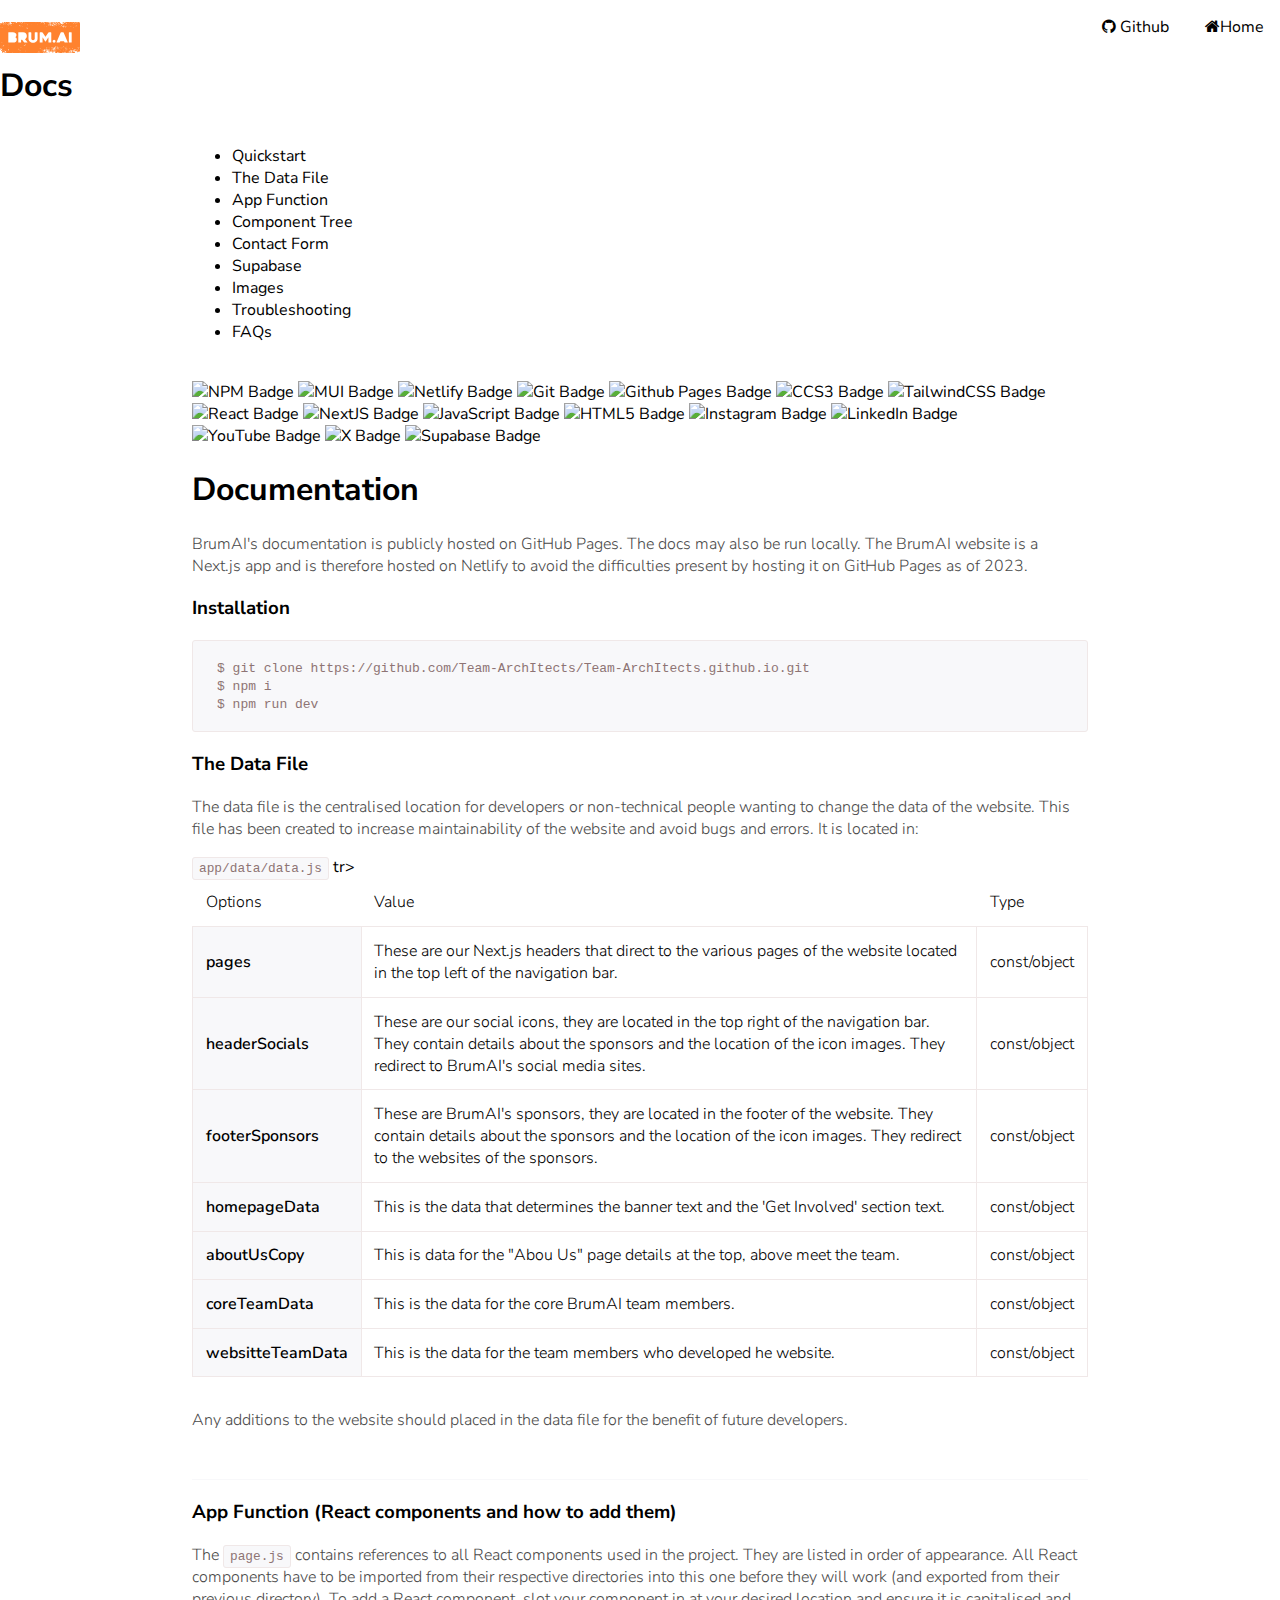
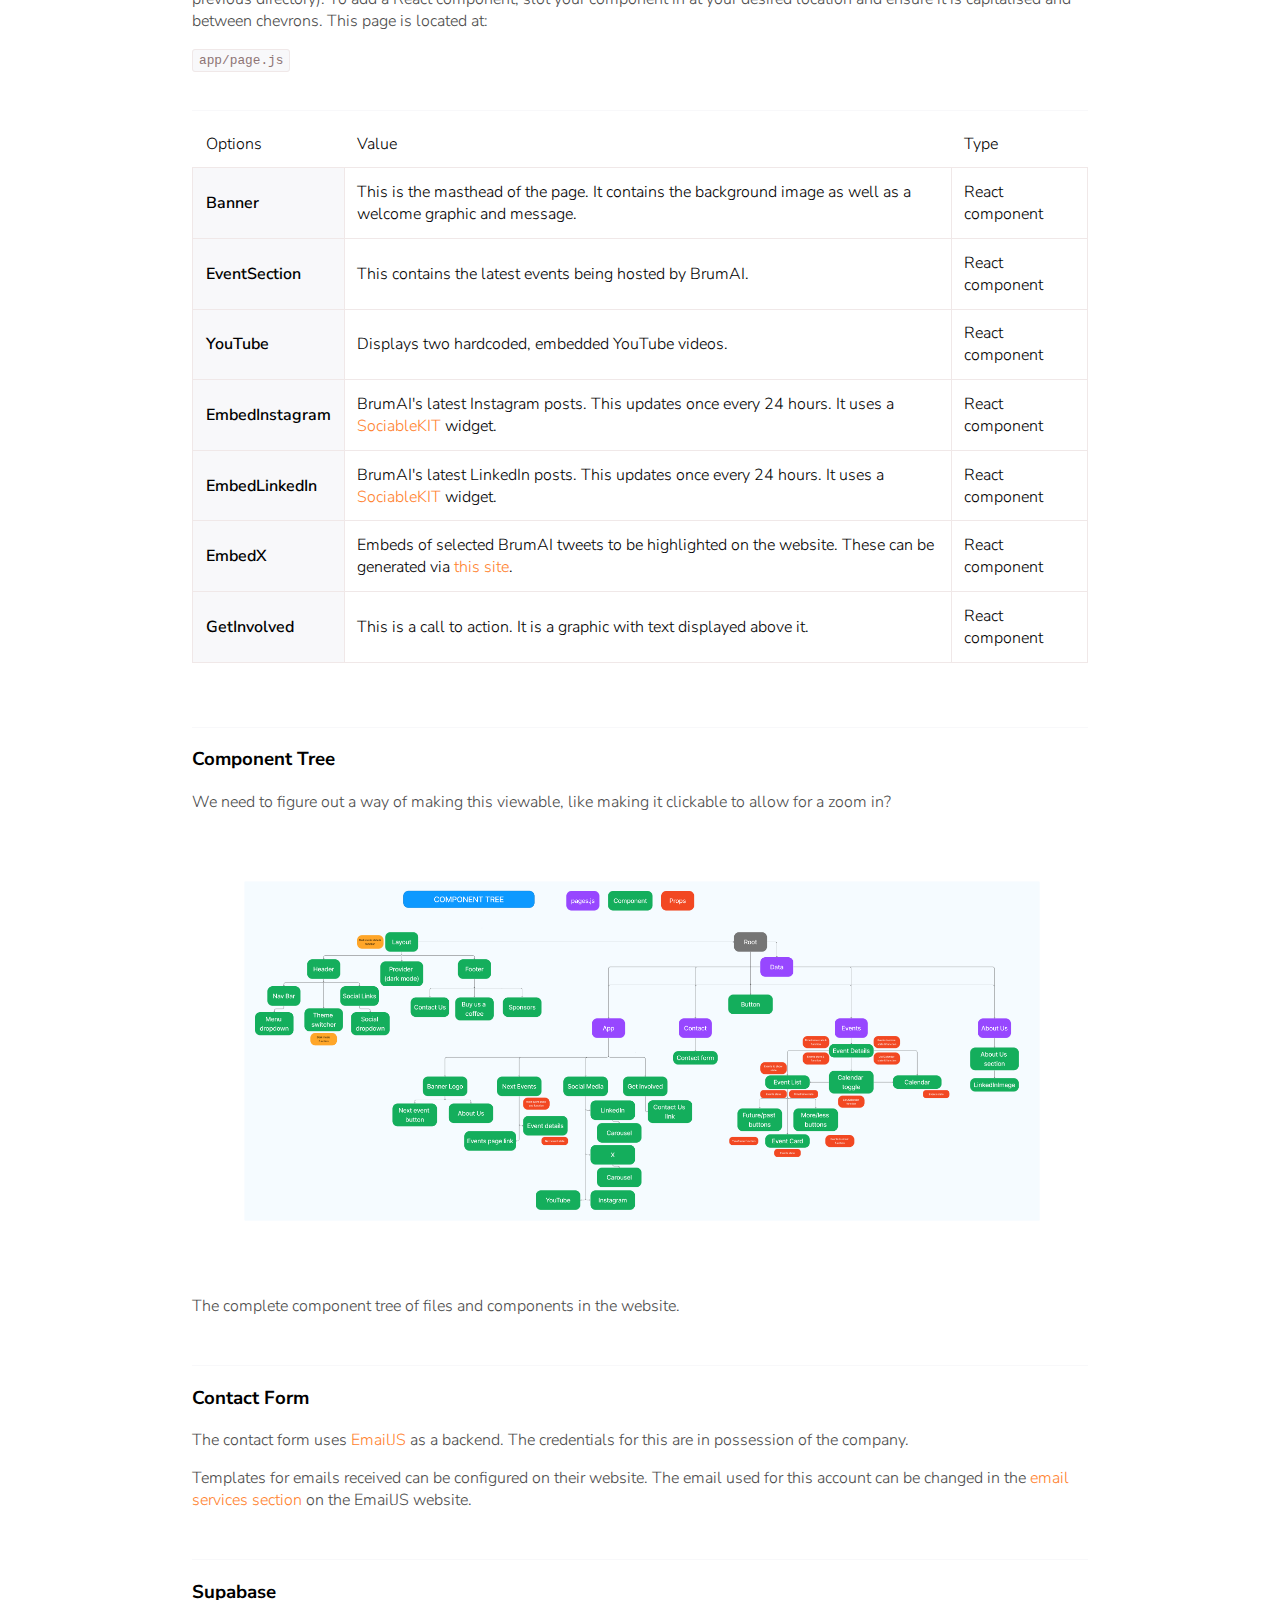
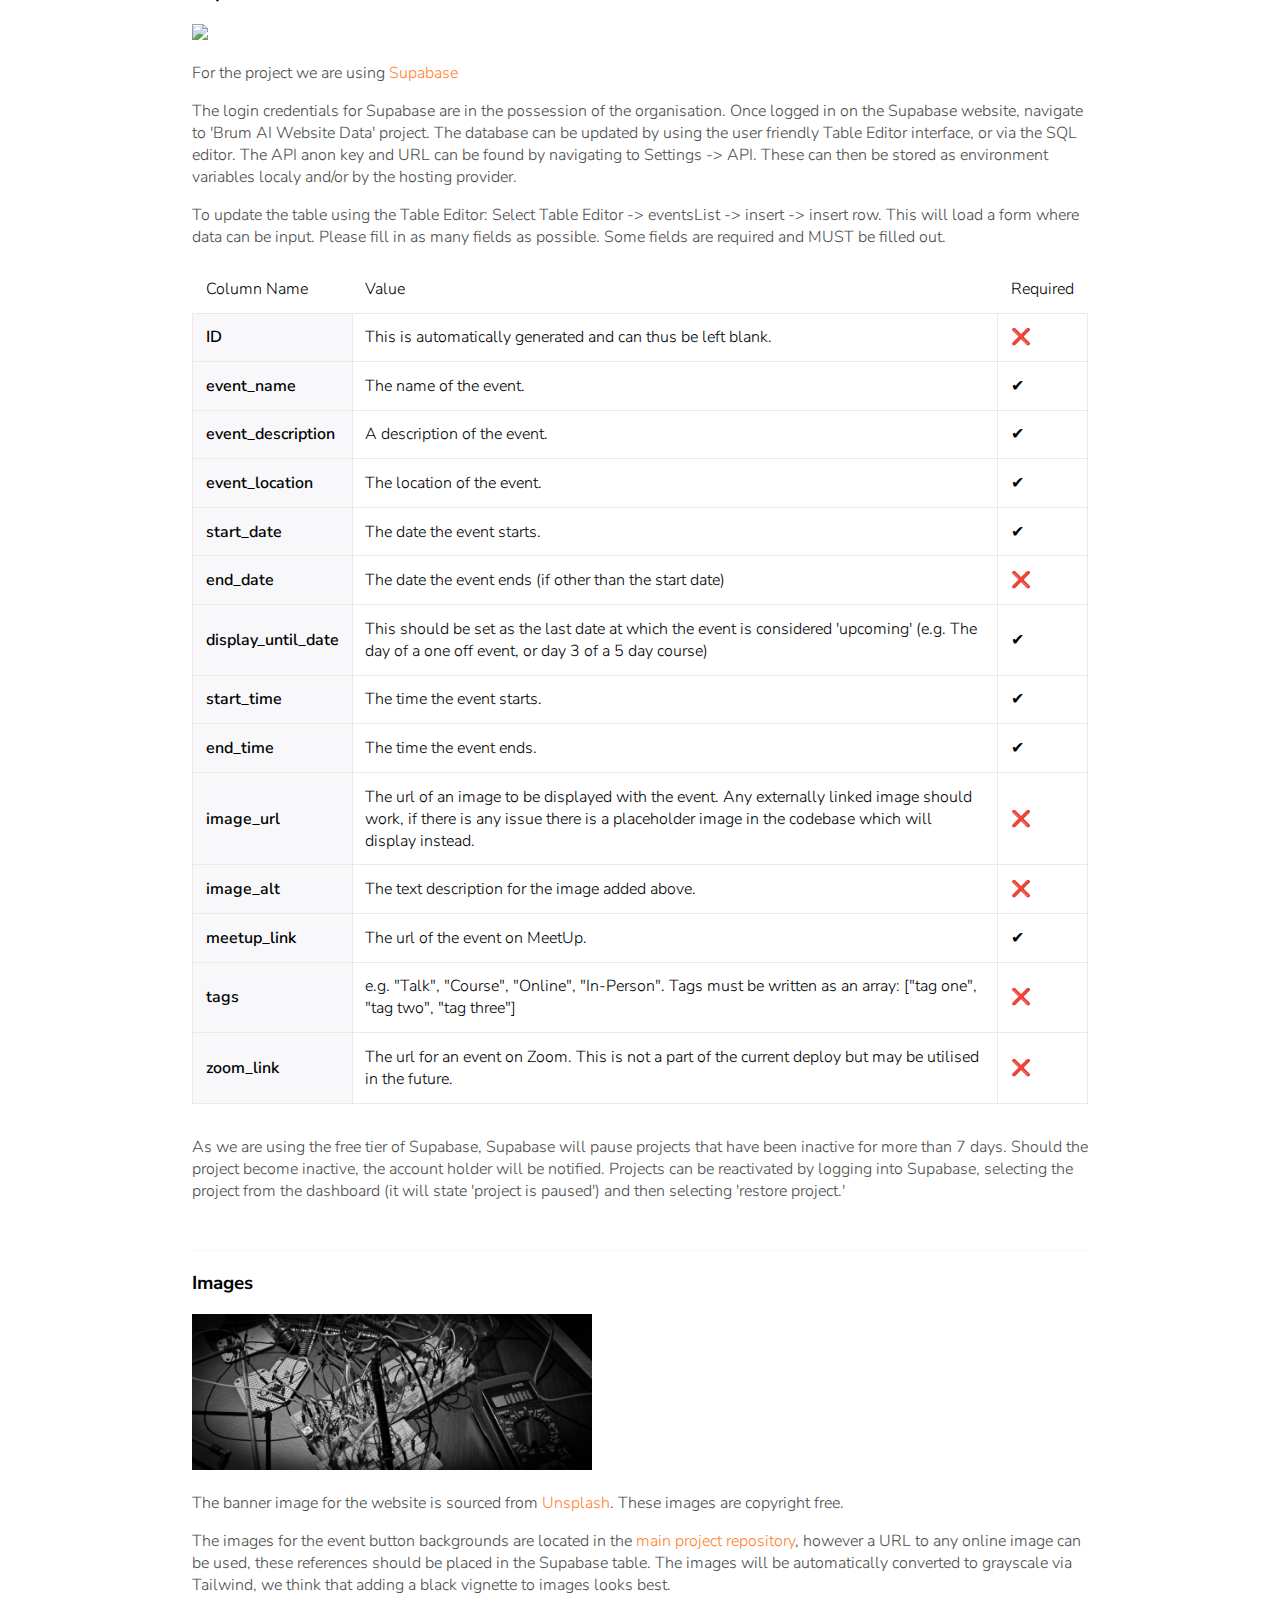
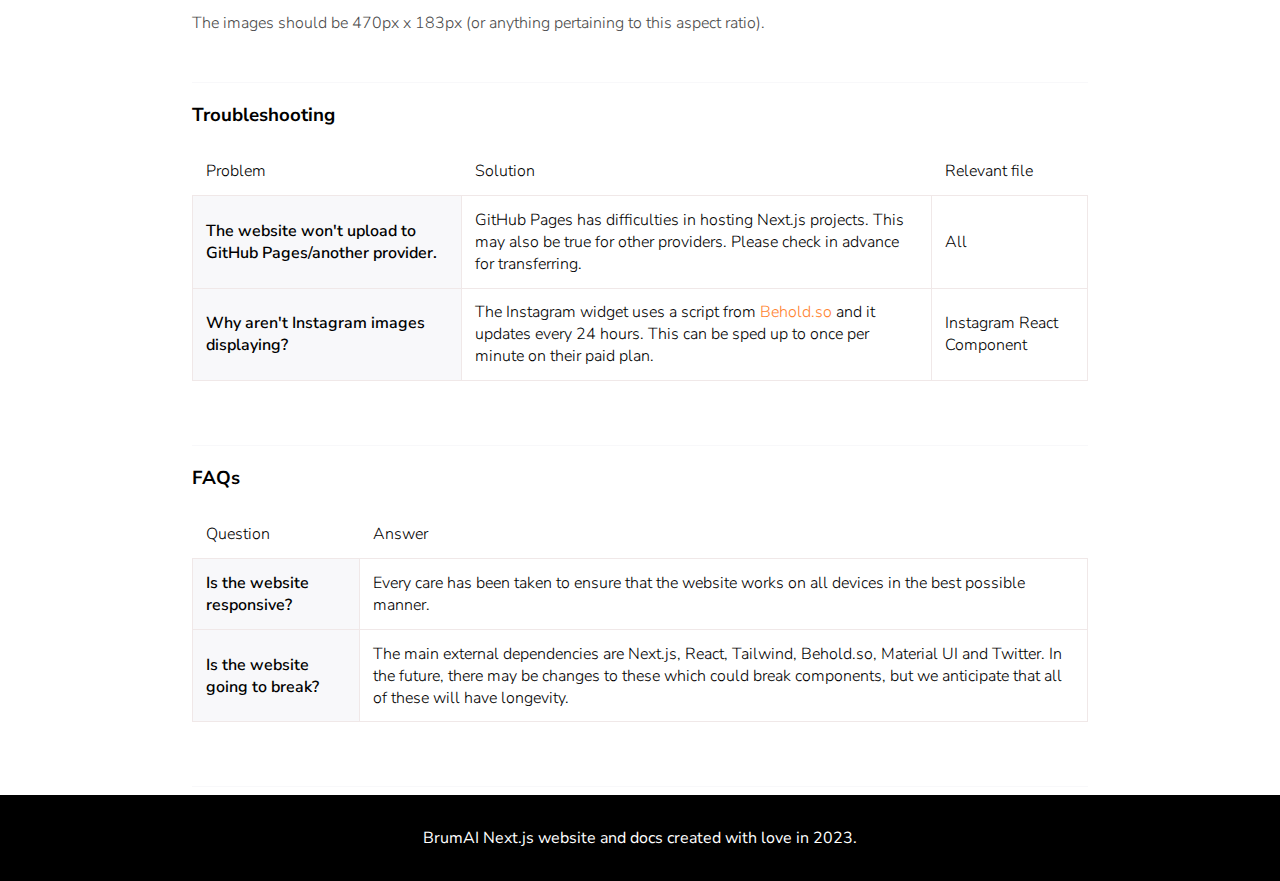
==== commit 288d12ea: "removed: p" ====
--- a/doc.html
+++ b/doc.html
@@ -87,7 +87,6 @@
 
             <span class="code code--inline">app/data/data.js</span>
 
-          </p>
           <table id="datafile">
             <tr>
               <th>Options</th>
@@ -109,10 +108,26 @@
               <td>These are BrumAI's sponsors, they are located in the footer of the website. They contain details about the sponsors and the location of the icon images. They redirect to the websites of the sponsors.</td>
               <td>const/object</td>
             </tr>
+          <tr>
             <td>homepageData</td>
             <td>This is the data that determines the banner text and the 'Get Involved' section text.</td>
             <td>const/object</td>
           </tr>
+            tr>
+            <td>aboutUsCopy</td>
+            <td>This is data for the "Abou Us" page details at the top, above meet the team.</td>
+            <td>const/object</td>
+          </tr>
+          <tr>
+            <td>coreTeamData</td>
+            <td>This is the data for the core BrumAI team members.</td>
+            <td>const/object</td>
+          </tr>
+          <tr>
+            <td>websitteTeamData</td>
+            <td>This is the data for the team members who developed he website.</td>
+            <td>const/object</td>
+          </tr>
           </table>
           <p>Any additions to the website should placed in the data file for the benefit of future developers.</p>
           <hr />
@@ -198,8 +213,89 @@
         <section class="js-section">
           <h3 class="section__title">Supabase</h3>
           <img src="assets/supabase/supabase-logo-wordmark--light.png" class="center" width="150px">
-          <p>Would someone please fill this in?</p>
-          <p>For the project we decided to use <a href="https://www.supabase.com/" class="link--light">Supabase</a> because it is open source and has functionality to allow for non-developers to use. The login credentials for Supabase are in the possession of the organisation.</p>
+          <p>For the project we are using <a href="https://www.supabase.com/" class="link--light">Supabase</a></p>
+          <p>The login credentials for Supabase are in the possession of the organisation. Once logged in on the Supabase website, navigate to 'Brum AI Website Data' project. The database can be updated by using the user friendly Table Editor interface, or via the SQL editor. The API anon key and URL can be found by navigating to Settings -> API. These can then be stored as environment variables localy and/or by the hosting provider.</p>
+          <p>To update the table using the Table Editor: Select Table Editor -> eventsList -> insert -> insert row. This will load a form where data can be input. Please fill in as many fields as possible. Some fields are required and MUST be filled out.</p>
+         
+          <table id="reactcomponents">
+            <tr>
+              <th>Column Name</th>
+              <th>Value</th>
+              <th>Required</th>
+            </tr>
+            <tr>
+              <td>ID</td>
+              <td>This is automatically generated and can thus be left blank.</td>
+              <td>❌</td>
+            </tr>
+            <tr>
+              <td>event_name</td>
+              <td>The name of the event.</td>
+              <td>✔</td>
+            </tr>
+            <tr>
+              <td>event_description</td>
+              <td>A description of the event.</td>
+              <td>✔</td>
+            </tr>
+            <tr>
+              <td>event_location</td>
+              <td>The location of the event.</td>
+              <td>✔</td>
+            </tr>
+            <tr>
+              <td>start_date</td>
+              <td>The date the event starts.</td>
+              <td>✔</td>
+            </tr>
+            <tr>
+              <td>end_date</td>
+              <td>The date the event ends (if other than the start date)</td>
+              <td>❌</td>
+            </tr>
+            <tr>
+              <td>display_until_date</td>
+              <td>This should be set as the last date at which the event is considered 'upcoming' (e.g. The day of a one off event, or day 3 of a 5 day course)</td>
+              <td>✔</td>
+            </tr>
+            <tr>
+              <td>start_time</td>
+              <td>The time the event starts.</td>
+              <td>✔</td>
+            </tr>
+            <tr>
+              <td>end_time</td>
+              <td>The time the event ends.</td>
+              <td>✔</td>
+            </tr>
+            <tr>
+              <td>image_url</td>
+              <td>The url of an image to be displayed with the event. Any externally linked image should work, if there is any issue there is a placeholder image in the codebase which will display instead.</td>
+              <td>❌</td>
+            </tr>
+            <tr>
+              <td>image_alt</td>
+              <td>The text description for the image added above.</td>
+              <td>❌</td>
+            </tr>
+            <tr>
+              <td>meetup_link</td>
+              <td>The url of the event on MeetUp.</td>
+              <td>✔</td>
+            </tr>
+            <tr>
+              <td>tags</td>
+              <td>e.g. "Talk", "Course", "Online", "In-Person". Tags must be written as an array: ["tag one", "tag two", "tag three"]</td>
+              <td>❌</td>
+            </tr>
+            <tr>
+              <td>zoom_link</td>
+              <td>The url for an event on Zoom. This is not a part of the current deploy but may be utilised in the future.</td>
+              <td>❌</td>
+            </tr>
+          </table>
+
+          <p>As we are using the free tier of Supabase, Supabase will pause projects that have been inactive for more than 7 days. Should the project become inactive, the account holder will be notified. Projects can be reactivated by logging into Supabase, selecting the project from the dashboard (it will state 'project is paused') and then selecting 'restore project.'</p>
           <hr />
         </section>
 
